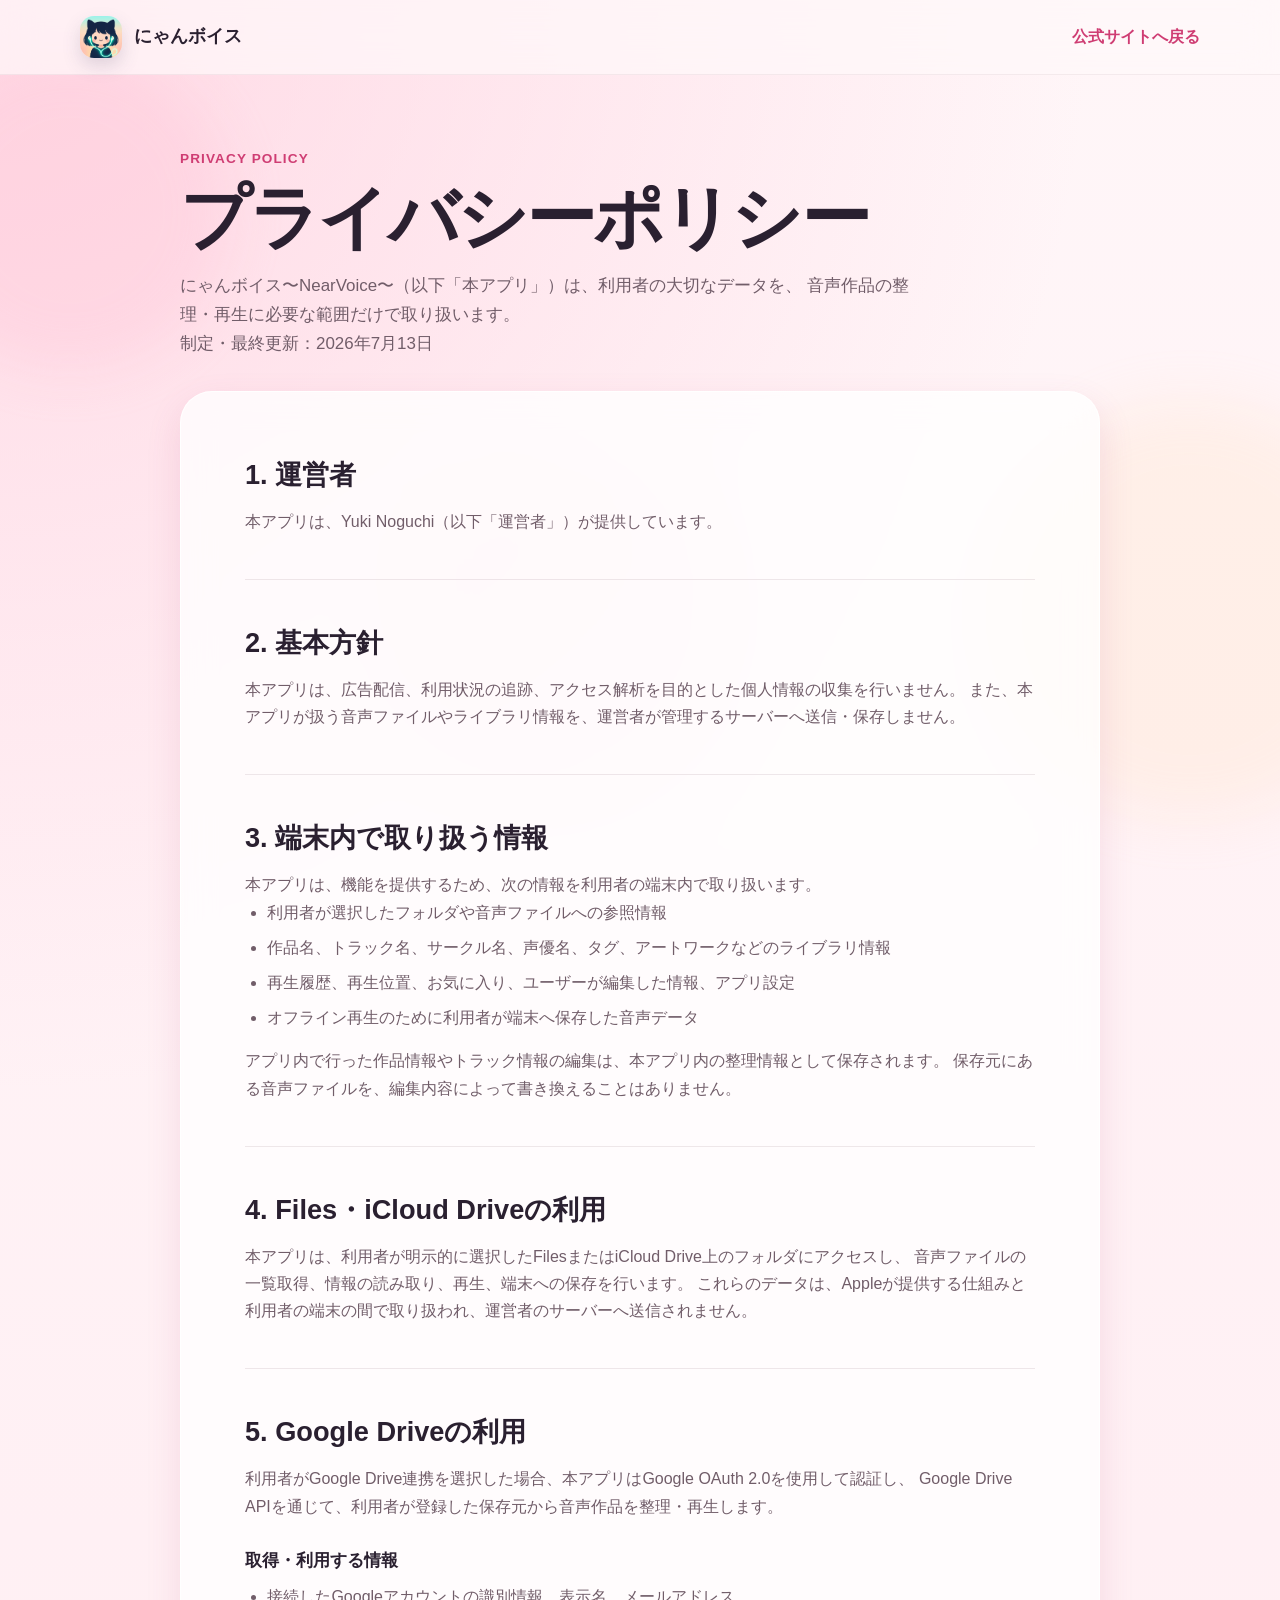
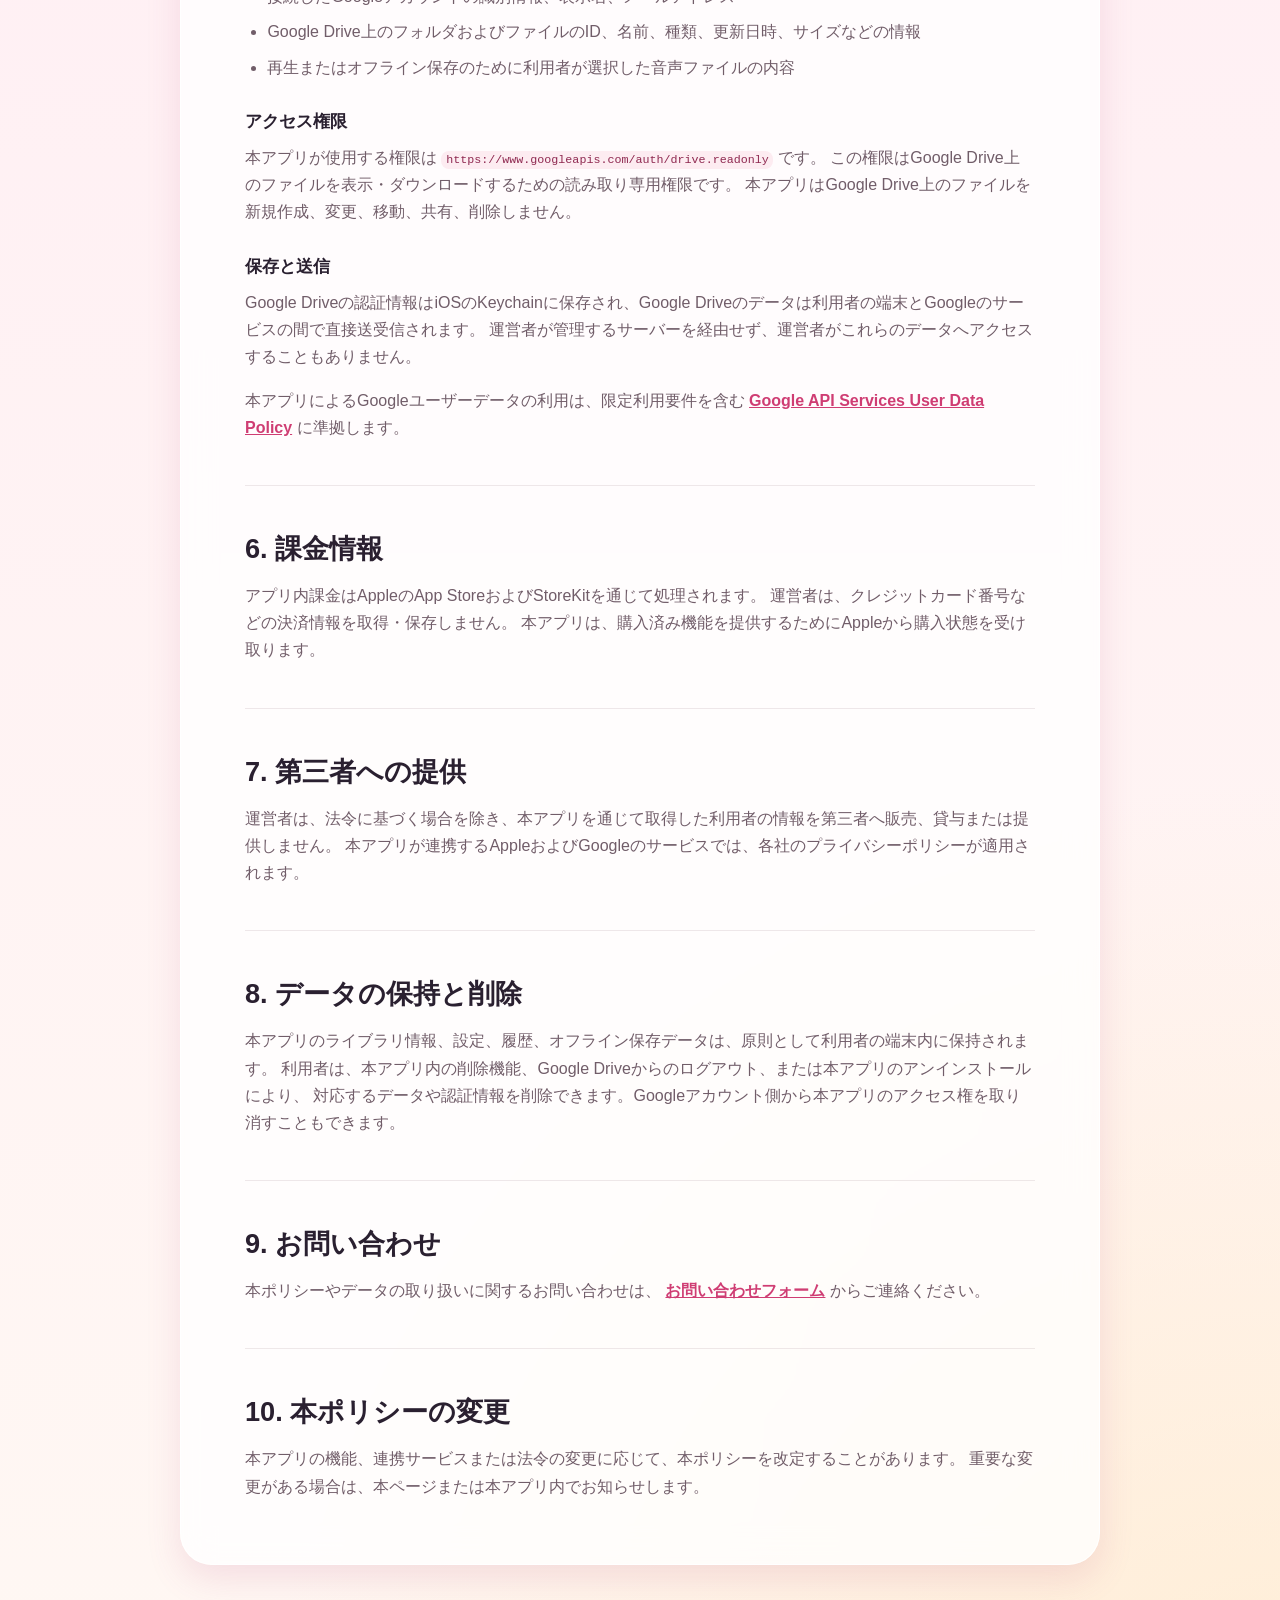
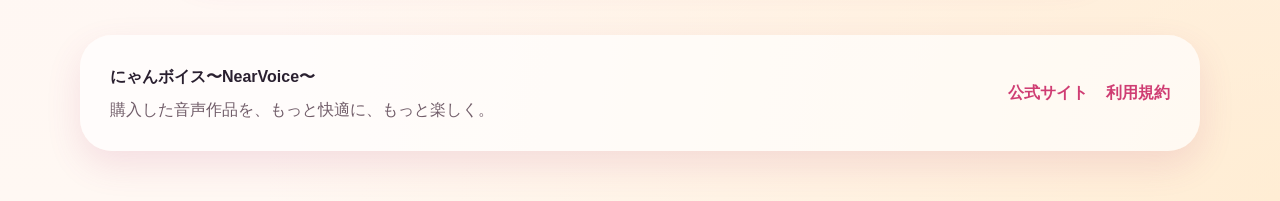
==== privacy.html @ 2f56c82b "プライバシーポリシーページを追加" ====
<!DOCTYPE html>
<html lang="ja">
  <head>
    <meta charset="UTF-8" />
    <meta name="viewport" content="width=device-width, initial-scale=1.0" />
    <title>プライバシーポリシー | にゃんボイス〜NearVoice〜</title>
    <meta
      name="description"
      content="にゃんボイス〜NearVoice〜のプライバシーポリシーです。Google Drive連携を含むデータの取り扱いについて説明します。"
    />
    <meta name="theme-color" content="#e75c8c" />
    <link rel="icon" href="assets/img/app-icon.webp" />
    <link rel="stylesheet" href="styles.css" />
  </head>
  <body>
    <div class="bg-orb orb-1"></div>
    <div class="bg-orb orb-2"></div>
    <div class="bg-orb orb-3"></div>

    <header class="site-header">
      <div class="container header-inner">
        <a class="brand" href="index.html" aria-label="にゃんボイス トップページへ移動">
          <img src="assets/img/app-icon.webp" alt="にゃんボイスのアイコン" />
          <span>にゃんボイス</span>
        </a>
        <nav class="policy-nav" aria-label="ページナビゲーション">
          <a href="index.html">公式サイトへ戻る</a>
        </nav>
      </div>
    </header>

    <main class="policy-main">
      <div class="container policy-shell">
        <header class="policy-hero">
          <p class="eyebrow">Privacy Policy</p>
          <h1>プライバシーポリシー</h1>
          <p>
            にゃんボイス〜NearVoice〜（以下「本アプリ」）は、利用者の大切なデータを、
            音声作品の整理・再生に必要な範囲だけで取り扱います。
          </p>
          <p class="policy-updated">制定・最終更新：2026年7月13日</p>
        </header>

        <article class="policy-card">
          <section>
            <h2>1. 運営者</h2>
            <p>本アプリは、Yuki Noguchi（以下「運営者」）が提供しています。</p>
          </section>

          <section>
            <h2>2. 基本方針</h2>
            <p>
              本アプリは、広告配信、利用状況の追跡、アクセス解析を目的とした個人情報の収集を行いません。
              また、本アプリが扱う音声ファイルやライブラリ情報を、運営者が管理するサーバーへ送信・保存しません。
            </p>
          </section>

          <section>
            <h2>3. 端末内で取り扱う情報</h2>
            <p>本アプリは、機能を提供するため、次の情報を利用者の端末内で取り扱います。</p>
            <ul>
              <li>利用者が選択したフォルダや音声ファイルへの参照情報</li>
              <li>作品名、トラック名、サークル名、声優名、タグ、アートワークなどのライブラリ情報</li>
              <li>再生履歴、再生位置、お気に入り、ユーザーが編集した情報、アプリ設定</li>
              <li>オフライン再生のために利用者が端末へ保存した音声データ</li>
            </ul>
            <p>
              アプリ内で行った作品情報やトラック情報の編集は、本アプリ内の整理情報として保存されます。
              保存元にある音声ファイルを、編集内容によって書き換えることはありません。
            </p>
          </section>

          <section>
            <h2>4. Files・iCloud Driveの利用</h2>
            <p>
              本アプリは、利用者が明示的に選択したFilesまたはiCloud Drive上のフォルダにアクセスし、
              音声ファイルの一覧取得、情報の読み取り、再生、端末への保存を行います。
              これらのデータは、Appleが提供する仕組みと利用者の端末の間で取り扱われ、運営者のサーバーへ送信されません。
            </p>
          </section>

          <section>
            <h2>5. Google Driveの利用</h2>
            <p>
              利用者がGoogle Drive連携を選択した場合、本アプリはGoogle OAuth 2.0を使用して認証し、
              Google Drive APIを通じて、利用者が登録した保存元から音声作品を整理・再生します。
            </p>
            <h3>取得・利用する情報</h3>
            <ul>
              <li>接続したGoogleアカウントの識別情報、表示名、メールアドレス</li>
              <li>Google Drive上のフォルダおよびファイルのID、名前、種類、更新日時、サイズなどの情報</li>
              <li>再生またはオフライン保存のために利用者が選択した音声ファイルの内容</li>
            </ul>
            <h3>アクセス権限</h3>
            <p>
              本アプリが使用する権限は
              <code>https://www.googleapis.com/auth/drive.readonly</code> です。
              この権限はGoogle Drive上のファイルを表示・ダウンロードするための読み取り専用権限です。
              本アプリはGoogle Drive上のファイルを新規作成、変更、移動、共有、削除しません。
            </p>
            <h3>保存と送信</h3>
            <p>
              Google Driveの認証情報はiOSのKeychainに保存され、Google Driveのデータは利用者の端末とGoogleのサービスの間で直接送受信されます。
              運営者が管理するサーバーを経由せず、運営者がこれらのデータへアクセスすることもありません。
            </p>
            <p>
              本アプリによるGoogleユーザーデータの利用は、限定利用要件を含む
              <a href="https://developers.google.com/terms/api-services-user-data-policy" target="_blank" rel="noopener noreferrer">Google API Services User Data Policy</a>
              に準拠します。
            </p>
          </section>

          <section>
            <h2>6. 課金情報</h2>
            <p>
              アプリ内課金はAppleのApp StoreおよびStoreKitを通じて処理されます。
              運営者は、クレジットカード番号などの決済情報を取得・保存しません。
              本アプリは、購入済み機能を提供するためにAppleから購入状態を受け取ります。
            </p>
          </section>

          <section>
            <h2>7. 第三者への提供</h2>
            <p>
              運営者は、法令に基づく場合を除き、本アプリを通じて取得した利用者の情報を第三者へ販売、貸与または提供しません。
              本アプリが連携するAppleおよびGoogleのサービスでは、各社のプライバシーポリシーが適用されます。
            </p>
          </section>

          <section>
            <h2>8. データの保持と削除</h2>
            <p>
              本アプリのライブラリ情報、設定、履歴、オフライン保存データは、原則として利用者の端末内に保持されます。
              利用者は、本アプリ内の削除機能、Google Driveからのログアウト、または本アプリのアンインストールにより、
              対応するデータや認証情報を削除できます。Googleアカウント側から本アプリのアクセス権を取り消すこともできます。
            </p>
          </section>

          <section>
            <h2>9. お問い合わせ</h2>
            <p>
              本ポリシーやデータの取り扱いに関するお問い合わせは、
              <a href="https://forms.gle/75ov14Kz2HoJCVUj6" target="_blank" rel="noopener noreferrer">お問い合わせフォーム</a>
              からご連絡ください。
            </p>
          </section>

          <section>
            <h2>10. 本ポリシーの変更</h2>
            <p>
              本アプリの機能、連携サービスまたは法令の変更に応じて、本ポリシーを改定することがあります。
              重要な変更がある場合は、本ページまたは本アプリ内でお知らせします。
            </p>
          </section>
        </article>
      </div>
    </main>

    <footer class="site-footer">
      <div class="container footer-inner">
        <div>
          <strong>にゃんボイス〜NearVoice〜</strong>
          <p>購入した音声作品を、もっと快適に、もっと楽しく。</p>
        </div>
        <nav class="footer-links" aria-label="フッターナビゲーション">
          <a href="index.html">公式サイト</a>
          <a href="https://www.apple.com/legal/internet-services/itunes/dev/stdeula/" target="_blank" rel="noopener noreferrer">利用規約</a>
        </nav>
      </div>
    </footer>
  </body>
</html>
---- styles.css ----
:root {
  --bg: #fff6f8;
  --surface: rgba(255, 255, 255, 0.72);
  --surface-strong: rgba(255, 255, 255, 0.9);
  --text: #2a2030;
  --muted: #715d69;
  --primary: #e75c8c;
  --primary-dark: #cf3d73;
  --secondary: #ffb9c9;
  --line: rgba(117, 76, 91, 0.12);
  --shadow: 0 14px 35px rgba(182, 72, 118, 0.14);
  --radius-xl: 32px;
  --radius-lg: 24px;
  --radius-md: 18px;
  --container: min(1120px, calc(100% - 32px));
}

* {
  box-sizing: border-box;
}

html {
  scroll-behavior: smooth;
}

body {
  margin: 0;
  font-family: -apple-system, BlinkMacSystemFont, "Segoe UI", "Hiragino Sans", "Hiragino Kaku Gothic ProN", "Yu Gothic UI", "Yu Gothic", Meiryo, sans-serif;
  color: var(--text);
  background:
    radial-gradient(circle at top left, rgba(255, 196, 215, 0.58), transparent 30%),
    radial-gradient(circle at bottom right, rgba(255, 226, 181, 0.5), transparent 28%),
    linear-gradient(180deg, #fff6f8 0%, #fff0f4 45%, #fff8f3 100%);
  line-height: 1.7;
  overflow-x: hidden;
}

img {
  max-width: 100%;
  display: block;
}

button,
a {
  -webkit-tap-highlight-color: transparent;
}

.sr-only {
  position: absolute;
  width: 1px;
  height: 1px;
  padding: 0;
  margin: -1px;
  overflow: hidden;
  clip: rect(0, 0, 0, 0);
  white-space: nowrap;
  border: 0;
}

.container {
  width: var(--container);
  margin-inline: auto;
}

.section {
  padding: 96px 0;
  position: relative;
  z-index: 1;
}

section[id] {
  scroll-margin-top: 96px;
}

.section-soft {
  background: linear-gradient(180deg, rgba(255,255,255,0), rgba(255,255,255,0.42) 18%, rgba(255,255,255,0.42) 82%, rgba(255,255,255,0));
}

.section-head {
  max-width: 760px;
  margin-bottom: 40px;
}

.section-head h2 {
  margin: 10px 0 14px;
  font-size: clamp(2rem, 4vw, 3rem);
  line-height: 1.15;
}

.section-head p {
  margin: 0;
  color: var(--muted);
}

.caption-note {
  margin-top: 10px !important;
  font-size: 0.83rem;
  color: rgba(113, 93, 105, 0.85) !important;
}

.eyebrow {
  margin: 0;
  font-weight: 700;
  color: var(--primary-dark);
  letter-spacing: 0.08em;
  text-transform: uppercase;
  font-size: 0.85rem;
}

.site-header {
  position: sticky;
  top: 0;
  z-index: 30;
  padding: 16px 0;
  backdrop-filter: blur(18px);
  background: rgba(255, 248, 250, 0.72);
  border-bottom: 1px solid rgba(117, 76, 91, 0.08);
}

.header-inner {
  display: flex;
  align-items: center;
  justify-content: space-between;
  gap: 20px;
}

.brand {
  display: inline-flex;
  align-items: center;
  gap: 12px;
  color: var(--text);
  text-decoration: none;
  font-weight: 800;
  font-size: 1.1rem;
}

.brand img {
  width: 42px;
  height: 42px;
  border-radius: 14px;
  box-shadow: 0 8px 18px rgba(83, 77, 111, 0.18);
}

.global-nav {
  display: flex;
  align-items: center;
  gap: 22px;
}

.global-nav a {
  color: var(--muted);
  text-decoration: none;
  font-weight: 700;
  font-size: 0.96rem;
  transition: color 0.22s ease;
}

.global-nav a:hover,
.global-nav a:focus-visible {
  color: var(--primary-dark);
}

.menu-toggle {
  display: none;
  border: none;
  background: var(--surface-strong);
  border-radius: 14px;
  padding: 12px 10px;
  box-shadow: var(--shadow);
}

.menu-toggle span {
  display: block;
  width: 22px;
  height: 2px;
  background: var(--text);
  margin: 4px 0;
  border-radius: 999px;
}

.hero {
  padding-top: 56px;
}

.hero-grid {
  display: grid;
  grid-template-columns: minmax(0, 1.05fr) minmax(320px, 0.95fr);
  gap: 52px;
  align-items: center;
}

.hero-copy h1 {
  font-size: clamp(2.6rem, 6vw, 4.8rem);
  line-height: 1.04;
  margin: 12px 0 20px;
}

.hero-lead {
  font-size: 1.08rem;
  color: var(--muted);
  max-width: 62ch;
}

.hero-badges {
  display: flex;
  flex-wrap: wrap;
  gap: 12px;
  margin: 28px 0;
  align-items: center;
}

.hero-badges span {
  display: inline-flex;
  align-items: center;
  gap: 0.3em;
  padding: 9px 14px 9px 12px;
  border-radius: 999px;
  background: rgba(255, 255, 255, 0.84);
  border: 1px solid rgba(231, 92, 140, 0.28);
  font-weight: 700;
  color: var(--primary-dark);
  letter-spacing: 0.01em;
  box-shadow: 0 8px 18px rgba(207, 61, 115, 0.12);
  transition: transform 0.2s ease, box-shadow 0.2s ease, border-color 0.2s ease;
}

.hero-badges span::before {
  content: "#";
  font-weight: 800;
  color: var(--primary);
  opacity: 0.9;
}

.hero-badges span:hover,
.hero-badges span:focus-visible {
  transform: translateY(-1px);
  border-color: rgba(207, 61, 115, 0.42);
  box-shadow: 0 12px 24px rgba(207, 61, 115, 0.18);
}

.hero-actions {
  display: flex;
  flex-wrap: wrap;
  gap: 14px;
}

.hero-actions .button {
  border-radius: 14px;
  padding: 13px 18px;
  border: 1px solid transparent;
}

.hero-actions .download-button {
  padding-inline: 22px;
  box-shadow: 0 18px 34px rgba(207, 61, 115, 0.32);
}

.hero-actions .button::after {
  content: "→";
  margin-left: 0.55em;
  font-weight: 900;
  transition: transform 0.2s ease;
}

.button {
  display: inline-flex;
  align-items: center;
  justify-content: center;
  padding: 14px 22px;
  border-radius: 999px;
  font-weight: 800;
  text-decoration: none;
  transition: transform 0.2s ease, box-shadow 0.2s ease, background 0.2s ease;
}

.button:hover,
.button:focus-visible {
  transform: translateY(-2px);
}

.hero-actions .button:hover::after,
.hero-actions .button:focus-visible::after {
  transform: translateX(2px);
}

.button.primary {
  color: white;
  background: linear-gradient(135deg, var(--primary), var(--primary-dark));
  box-shadow: 0 16px 26px rgba(207, 61, 115, 0.25);
  border-color: rgba(180, 34, 83, 0.35);
}

.button.secondary {
  color: var(--primary-dark);
  background: rgba(255,255,255,0.84);
  border: 1px solid rgba(231, 92, 140, 0.18);
  box-shadow: 0 10px 20px rgba(207, 61, 115, 0.1);
}

.hero-visual {
  position: relative;
}

.phone-stack {
  position: relative;
  min-height: 600px;
}

.phone-card {
  position: absolute;
  width: min(340px, 76vw);
  padding: 14px;
  border-radius: 44px;
  background: rgba(255, 255, 255, 0.62);
  box-shadow: 0 28px 70px rgba(180, 66, 104, 0.16);
  backdrop-filter: blur(14px);
  border: 1px solid rgba(255,255,255,0.75);
}

.phone-card img {
  border-radius: 32px;
  width: 100%;
}

.card-back {
  left: 0;
  top: 78px;
  transform: rotate(-8deg);
}

.card-front {
  right: 0;
  top: 0;
  transform: rotate(9deg);
}

.steps-grid,
.feature-grid,
.strengths-grid,
.video-grid,
.link-cards {
  display: grid;
  gap: 22px;
}

.steps-grid {
  grid-template-columns: repeat(3, minmax(0, 1fr));
}

.step-card,
.feature-card,
.strength-card,
.video-card,
.link-card {
  background: var(--surface);
  border: 1px solid rgba(255,255,255,0.8);
  border-radius: var(--radius-xl);
  box-shadow: var(--shadow);
  backdrop-filter: blur(12px);
}

.step-card {
  padding: 28px;
}

.step-number {
  display: inline-flex;
  align-items: center;
  justify-content: center;
  width: 42px;
  height: 42px;
  border-radius: 50%;
  background: linear-gradient(135deg, #ffd2dc, #fff1f5);
  color: var(--primary-dark);
  font-weight: 900;
  margin-bottom: 14px;
}

.step-card h3,
.feature-card h3,
.strength-card h3,
.video-card h3,
.link-card h3 {
  margin: 0 0 10px;
  font-size: 1.2rem;
  line-height: 1.3;
}

.step-card p,
.feature-card p,
.strength-card p,
.video-card p,
.link-card p {
  margin: 0;
  color: var(--muted);
}

.feature-grid {
  grid-template-columns: repeat(3, minmax(0, 1fr));
}

.feature-card {
  padding: 28px;
}

.feature-icon {
  display: inline-flex;
  align-items: center;
  justify-content: center;
  font-size: 1.7rem;
  margin-bottom: 16px;
}

.strengths-grid {
  grid-template-columns: repeat(2, minmax(0, 1fr));
}

.strength-card {
  padding: 30px;
}

.pricing-table-wrap {
  overflow-x: auto;
  border: 1px solid rgba(255,255,255,0.8);
  border-radius: var(--radius-xl);
  background: rgba(255, 255, 255, 0.72);
  box-shadow: var(--shadow);
  backdrop-filter: blur(12px);
}

.pricing-table {
  width: 100%;
  min-width: 900px;
  border-collapse: collapse;
}

.pricing-table th,
.pricing-table td {
  padding: 17px 18px;
  text-align: center;
  vertical-align: top;
  border-bottom: 1px solid var(--line);
}

.pricing-table th:first-child,
.pricing-table td:first-child {
  text-align: left;
}

.pricing-table thead th {
  color: var(--primary-dark);
  font-size: 0.82rem;
  letter-spacing: 0.06em;
  background: rgba(255, 245, 248, 0.86);
}

.pricing-table thead span {
  display: block;
  margin-top: 4px;
  color: var(--text);
  font-size: 0.95rem;
  letter-spacing: 0;
}

.pricing-table tbody th {
  font-size: 1.05rem;
  color: var(--text);
  white-space: nowrap;
}

.pricing-table tbody tr:last-child th,
.pricing-table tbody tr:last-child td {
  border-bottom: none;
}

.pricing-table td {
  color: var(--muted);
}

.pricing-table tbody tr:nth-child(even) {
  background: rgba(255, 255, 255, 0.38);
}

.pricing-table tbody tr:last-child {
  background: rgba(255, 225, 235, 0.28);
}

.is-available {
  color: var(--primary-dark) !important;
  font-size: 1.25rem;
  font-weight: 900;
}

.is-unavailable {
  color: rgba(113, 93, 105, 0.5) !important;
  font-size: 1.15rem;
  font-weight: 800;
}

.pricing-note {
  margin: 16px 0 0;
  color: var(--muted);
  font-size: 0.9rem;
}

.pricing-note a {
  color: var(--primary-dark);
  font-weight: 800;
}

.screenshot-groups {
  display: grid;
  gap: 22px;
}

.screenshot-category {
  display: grid;
  grid-template-columns: minmax(220px, 0.32fr) minmax(0, 1fr);
  gap: 22px;
  align-items: stretch;
  padding: 22px;
  border: 1px solid rgba(255, 255, 255, 0.7);
  border-radius: var(--radius-xl);
  background: rgba(255, 255, 255, 0.46);
  box-shadow: var(--shadow);
  overflow: hidden;
}

.screenshot-category-head {
  display: flex;
  flex-direction: column;
  justify-content: center;
  padding: 10px 4px 10px 8px;
}

.category-kicker {
  margin: 0 0 8px;
  color: var(--primary-dark);
  font-size: 0.78rem;
  font-weight: 900;
  letter-spacing: 0.08em;
  text-transform: uppercase;
}

.screenshot-category h3 {
  margin: 0 0 10px;
  font-size: clamp(1.35rem, 2.4vw, 1.85rem);
  line-height: 1.25;
}

.screenshot-category p {
  margin: 0;
  color: var(--muted);
}

.gallery-rail {
  display: grid;
  grid-auto-flow: column;
  grid-auto-columns: minmax(170px, 210px);
  gap: 14px;
  overflow-x: auto;
  padding: 4px 4px 12px;
  scroll-snap-type: x mandatory;
  scrollbar-color: rgba(207, 61, 115, 0.35) transparent;
}

.gallery-card {
  border: none;
  padding: 0;
  text-align: left;
  cursor: pointer;
  overflow: hidden;
  background: var(--surface-strong);
  border-radius: 22px;
  box-shadow: 0 12px 28px rgba(182, 72, 118, 0.12);
  scroll-snap-align: start;
  transition: transform 0.25s ease, box-shadow 0.25s ease;
}

.gallery-card:hover,
.gallery-card:focus-visible {
  transform: translateY(-4px);
  box-shadow: 0 22px 46px rgba(182, 72, 118, 0.18);
}

.gallery-card img {
  width: 100%;
  aspect-ratio: 0.46;
  object-fit: cover;
}

.gallery-card span {
  display: block;
  padding: 13px 14px 16px;
  font-weight: 800;
  font-size: 0.95rem;
  color: var(--text);
}

.video-grid {
  grid-template-columns: repeat(2, minmax(0, 1fr));
}

.video-card {
  padding: 18px;
}

.video-wrap {
  position: relative;
  width: 100%;
  padding-top: 56.25%;
  border-radius: 22px;
  overflow: hidden;
  margin-bottom: 18px;
}

.video-wrap iframe {
  position: absolute;
  inset: 0;
  width: 100%;
  height: 100%;
  border: 0;
}

.partner-list {
  display: grid;
  gap: 14px;
}

.partner-card {
  display: block;
  padding: 24px;
  border: 1px solid rgba(231, 92, 140, 0.18);
  border-radius: 24px;
  background:
    linear-gradient(135deg, rgba(255, 255, 255, 0.9), rgba(255, 247, 250, 0.76)),
    radial-gradient(circle at top right, rgba(255, 185, 201, 0.3), transparent 42%);
  color: inherit;
  box-shadow: 0 14px 32px rgba(182, 72, 118, 0.1);
  transition: transform 0.2s ease, box-shadow 0.2s ease, border-color 0.2s ease;
}

.partner-card-top {
  display: flex;
  align-items: flex-start;
  gap: 18px;
}

.partner-avatar {
  width: 88px;
  height: 88px;
  flex-shrink: 0;
  border-radius: 22px;
  object-fit: cover;
  border: 1px solid rgba(231, 92, 140, 0.22);
  box-shadow: 0 10px 22px rgba(182, 72, 118, 0.14);
}

.partner-card-body {
  display: flex;
  flex-direction: column;
  align-items: flex-start;
  gap: 12px;
  min-width: 0;
}

.partner-actions {
  display: flex;
  flex-wrap: wrap;
  align-items: center;
  gap: 10px;
}

.partner-card:hover {
  transform: translateY(-4px);
  border-color: rgba(207, 61, 115, 0.34);
  box-shadow: 0 20px 42px rgba(182, 72, 118, 0.16);
}

.partner-card h3 {
  margin: 0;
  font-size: clamp(1.35rem, 3vw, 1.9rem);
  line-height: 1.25;
}

.partner-link {
  display: inline-flex;
  align-items: center;
  padding: 9px 14px;
  border-radius: 999px;
  font-weight: 800;
  text-decoration: none;
  border: 1px solid transparent;
  transition: background 0.2s ease, color 0.2s ease, border-color 0.2s ease, box-shadow 0.2s ease;
}

/* DLsite っぽいブルー系 */
.partner-link--dlsite {
  background: rgba(0, 114, 206, 0.12);
  color: #005a9c;
  border-color: rgba(0, 114, 206, 0.28);
}

.partner-link--dlsite:hover,
.partner-link--dlsite:focus-visible {
  background: rgba(0, 114, 206, 0.22);
  color: #00457a;
  border-color: rgba(0, 114, 206, 0.45);
  box-shadow: 0 6px 16px rgba(0, 90, 156, 0.12);
}

/* X（旧Twitter）っぽいダーク */
.partner-link--x {
  background: #0f1419;
  color: #e7e9ea;
  border-color: rgba(231, 237, 238, 0.14);
}

.partner-link--x:hover,
.partner-link--x:focus-visible {
  background: #272c30;
  color: #f7f9f9;
  border-color: rgba(231, 237, 238, 0.22);
  box-shadow: 0 6px 16px rgba(15, 20, 25, 0.28);
}

.link-cards {
  grid-template-columns: repeat(2, minmax(0, 1fr));
}

.link-card {
  padding: 26px 28px;
  display: flex;
  justify-content: space-between;
  gap: 18px;
  text-decoration: none;
  color: inherit;
  transition: transform 0.2s ease, box-shadow 0.2s ease;
}

.link-card:hover,
.link-card:focus-visible {
  transform: translateY(-4px);
}

.download-link-card {
  grid-column: 1 / -1;
  background: linear-gradient(135deg, var(--primary), var(--primary-dark));
  color: white;
  box-shadow: 0 22px 48px rgba(207, 61, 115, 0.24);
}

.download-link-card p,
.download-link-card .link-label,
.download-link-card .link-arrow {
  color: rgba(255, 255, 255, 0.92) !important;
}

.link-label {
  display: inline-block;
  margin-bottom: 8px !important;
  color: var(--primary-dark) !important;
  font-weight: 800;
}

.link-arrow {
  font-size: 1.8rem;
  color: var(--primary-dark);
  align-self: center;
}

.site-footer {
  padding: 30px 0 50px;
}

.footer-inner {
  display: flex;
  justify-content: space-between;
  gap: 24px;
  padding: 28px 30px;
  border-radius: var(--radius-xl);
  background: rgba(255, 255, 255, 0.68);
  box-shadow: var(--shadow);
}

.footer-inner p {
  margin: 6px 0 0;
  color: var(--muted);
}

.footer-links {
  display: flex;
  align-items: center;
  gap: 18px;
  flex-wrap: wrap;
}

.footer-links a,
.policy-nav a {
  color: var(--primary-dark);
  font-weight: 800;
  text-decoration: none;
}

.footer-links a:hover,
.footer-links a:focus-visible,
.policy-nav a:hover,
.policy-nav a:focus-visible {
  text-decoration: underline;
  text-underline-offset: 4px;
}

.policy-main {
  position: relative;
  z-index: 1;
  padding: 72px 0 40px;
}

.policy-shell {
  max-width: 920px;
}

.policy-hero {
  margin-bottom: 32px;
}

.policy-hero h1 {
  margin: 10px 0 16px;
  font-size: clamp(2.4rem, 7vw, 4.4rem);
  line-height: 1.08;
  letter-spacing: -0.04em;
}

.policy-hero > p:not(.eyebrow) {
  max-width: 760px;
  margin: 0;
  color: var(--muted);
  font-size: 1.06rem;
}

.policy-hero .policy-updated {
  margin-top: 18px;
  font-size: 0.92rem;
}

.policy-card {
  padding: clamp(28px, 6vw, 64px);
  border: 1px solid rgba(255, 255, 255, 0.92);
  border-radius: var(--radius-xl);
  background: rgba(255, 255, 255, 0.78);
  box-shadow: var(--shadow);
  backdrop-filter: blur(16px);
}

.policy-card section + section {
  margin-top: 44px;
  padding-top: 44px;
  border-top: 1px solid var(--line);
}

.policy-card h2 {
  margin: 0 0 14px;
  font-size: clamp(1.35rem, 3vw, 1.7rem);
  line-height: 1.4;
}

.policy-card h3 {
  margin: 26px 0 8px;
  font-size: 1.08rem;
}

.policy-card p,
.policy-card ul {
  margin: 0;
  color: var(--muted);
}

.policy-card p + p,
.policy-card ul + p {
  margin-top: 16px;
}

.policy-card ul {
  padding-left: 1.4em;
}

.policy-card li + li {
  margin-top: 8px;
}

.policy-card a {
  color: var(--primary-dark);
  font-weight: 700;
  overflow-wrap: anywhere;
}

.policy-card code {
  padding: 0.18em 0.4em;
  border-radius: 8px;
  background: rgba(231, 92, 140, 0.1);
  color: #8f2950;
  font-size: 0.9em;
  overflow-wrap: anywhere;
}

.footer-note {
  align-self: flex-end;
  text-align: right;
}

.lightbox {
  width: min(96vw, 1200px);
  border: none;
  border-radius: 28px;
  padding: 18px;
  background: rgba(253, 249, 250, 0.98);
  box-shadow: 0 30px 80px rgba(40, 19, 35, 0.25);
}

.lightbox::backdrop {
  background: rgba(36, 18, 28, 0.58);
  backdrop-filter: blur(4px);
}

.lightbox figure {
  margin: 0;
}

.lightbox img {
  width: auto;
  max-width: 100%;
  max-height: 80vh;
  margin: 0 auto;
  border-radius: 20px;
}

.lightbox figcaption {
  text-align: center;
  margin-top: 14px;
  font-weight: 800;
}

.lightbox-close {
  border: none;
  width: 42px;
  height: 42px;
  border-radius: 50%;
  font-size: 1.6rem;
  font-weight: 700;
  color: var(--primary-dark);
  background: rgba(255,255,255,0.9);
  position: absolute;
  top: 14px;
  right: 14px;
  cursor: pointer;
}

.bg-orb {
  position: fixed;
  border-radius: 50%;
  filter: blur(28px);
  z-index: 0;
  opacity: 0.48;
  pointer-events: none;
}

.orb-1 {
  width: 320px;
  height: 320px;
  top: 50px;
  left: -90px;
  background: rgba(255, 187, 207, 0.55);
}

.orb-2 {
  width: 420px;
  height: 420px;
  right: -120px;
  top: 400px;
  background: rgba(255, 221, 174, 0.4);
}

.orb-3 {
  width: 360px;
  height: 360px;
  left: 30%;
  bottom: 80px;
  background: rgba(255, 206, 221, 0.36);
}

.reveal {
  opacity: 0;
  transform: translateY(22px);
  transition: opacity 0.65s ease, transform 0.65s ease;
}

.reveal.is-visible {
  opacity: 1;
  transform: translateY(0);
}

.reveal.delay-1 {
  transition-delay: 0.1s;
}

.reveal.delay-2 {
  transition-delay: 0.18s;
}

@media (max-width: 980px) {
  .hero-grid,
  .steps-grid,
  .feature-grid,
  .strengths-grid,
  .video-grid,
  .link-cards {
    grid-template-columns: 1fr;
  }

  .screenshot-category {
    grid-template-columns: 1fr;
  }

  .screenshot-category-head {
    padding: 4px;
  }

  .phone-stack {
    min-height: 560px;
  }

  .card-back {
    left: 8%;
  }

  .card-front {
    right: 8%;
  }

  .footer-inner {
    flex-direction: column;
  }

  .footer-links {
    align-items: flex-start;
  }

  .footer-note {
    text-align: left;
    align-self: auto;
  }
}

@media (max-width: 760px) {
  .section {
    padding: 72px 0;
  }

  .site-header {
    padding: 12px 0;
  }

  .policy-main {
    padding-top: 48px;
  }

  .policy-nav a {
    font-size: 0.9rem;
  }

  .menu-toggle {
    display: inline-flex;
    flex-direction: column;
    align-items: center;
    justify-content: center;
  }

  .global-nav {
    position: absolute;
    top: calc(100% + 10px);
    right: 16px;
    left: 16px;
    background: rgba(255,255,255,0.95);
    border: 1px solid rgba(255,255,255,0.92);
    border-radius: 22px;
    box-shadow: var(--shadow);
    padding: 14px;
    display: none;
    flex-direction: column;
    align-items: flex-start;
    gap: 12px;
  }

  .global-nav.is-open {
    display: flex;
  }

  .hero-copy h1 {
    font-size: clamp(2.4rem, 13vw, 3.6rem);
  }

  .phone-stack {
    min-height: 500px;
  }

  .phone-card {
    width: min(280px, 78vw);
    padding: 10px;
    border-radius: 30px;
  }

  .phone-card img {
    border-radius: 22px;
  }

  .card-back {
    left: 0;
    top: 48px;
  }

  .card-front {
    right: 0;
  }

  .step-card,
  .feature-card,
  .strength-card,
  .video-card,
  .link-card,
  .screenshot-category {
    border-radius: 24px;
  }

  .gallery-rail {
    grid-auto-columns: minmax(156px, 68vw);
    margin-inline: -2px;
  }
}
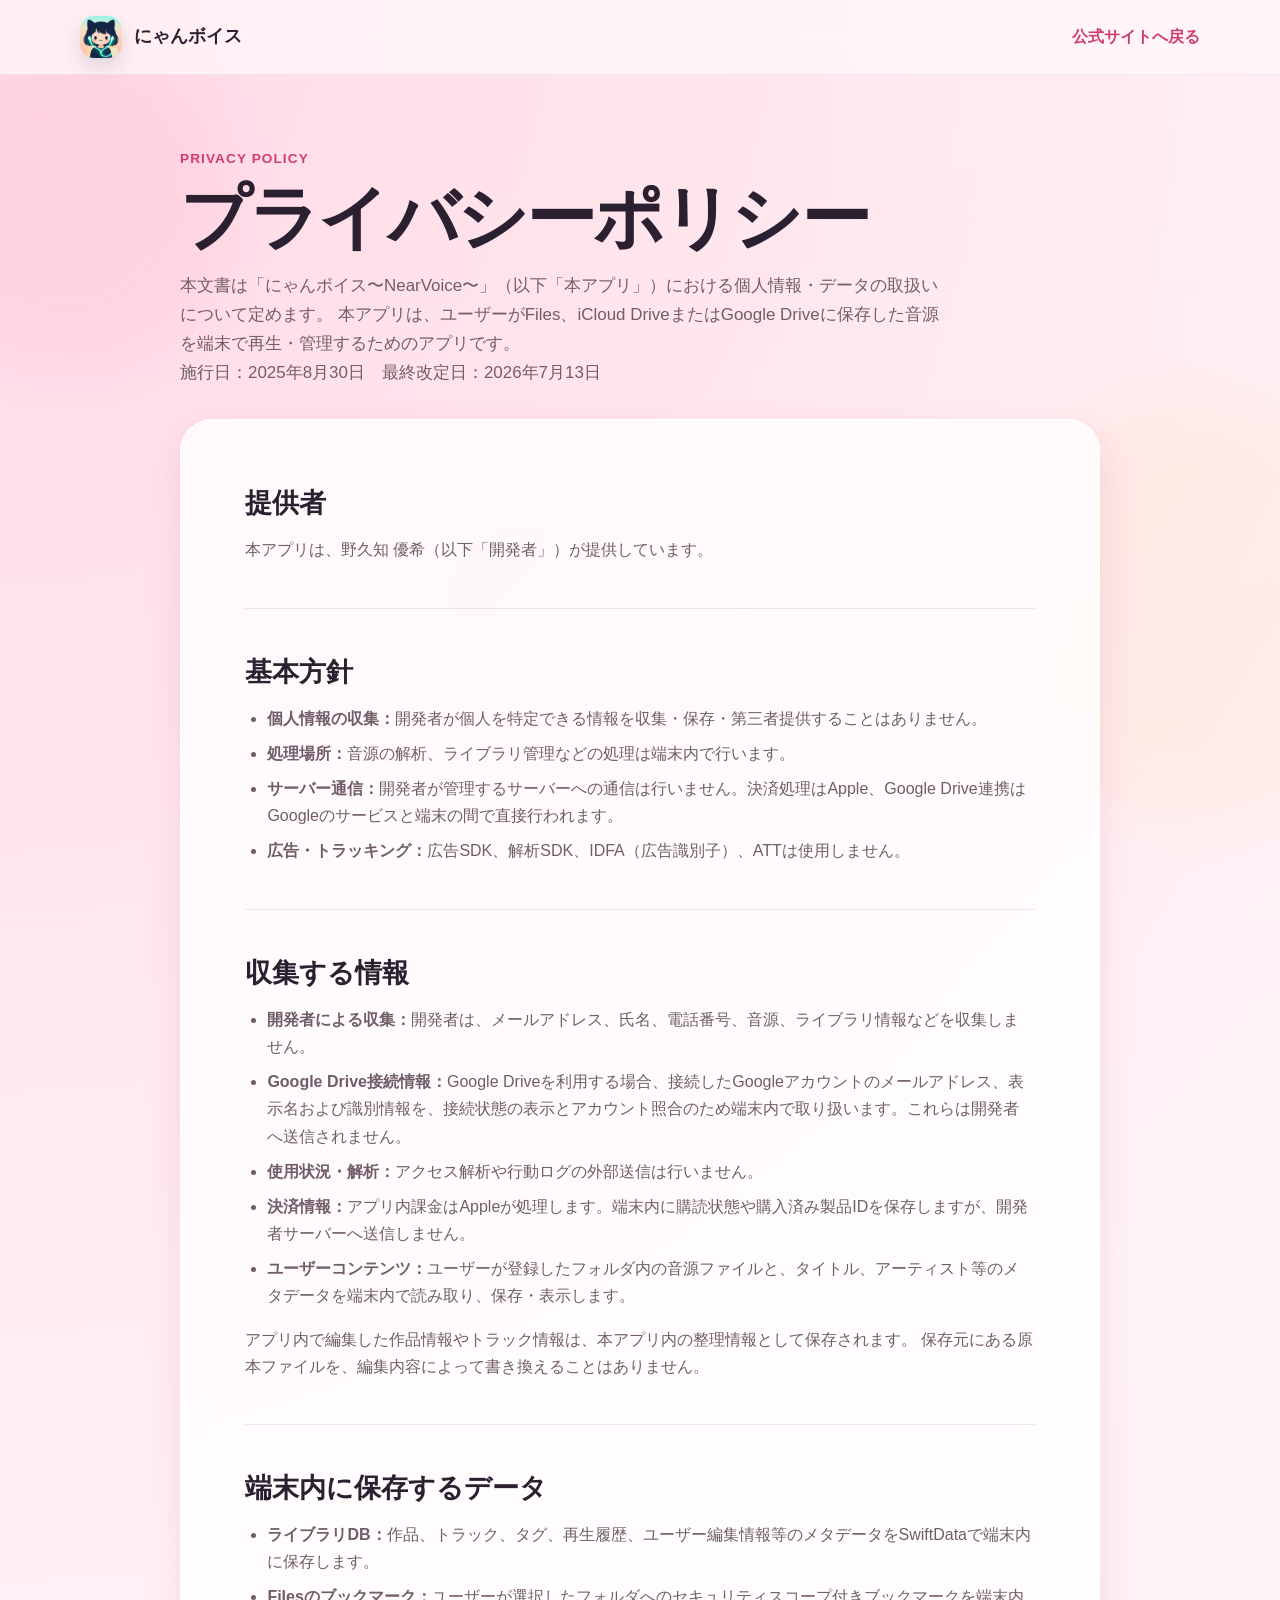
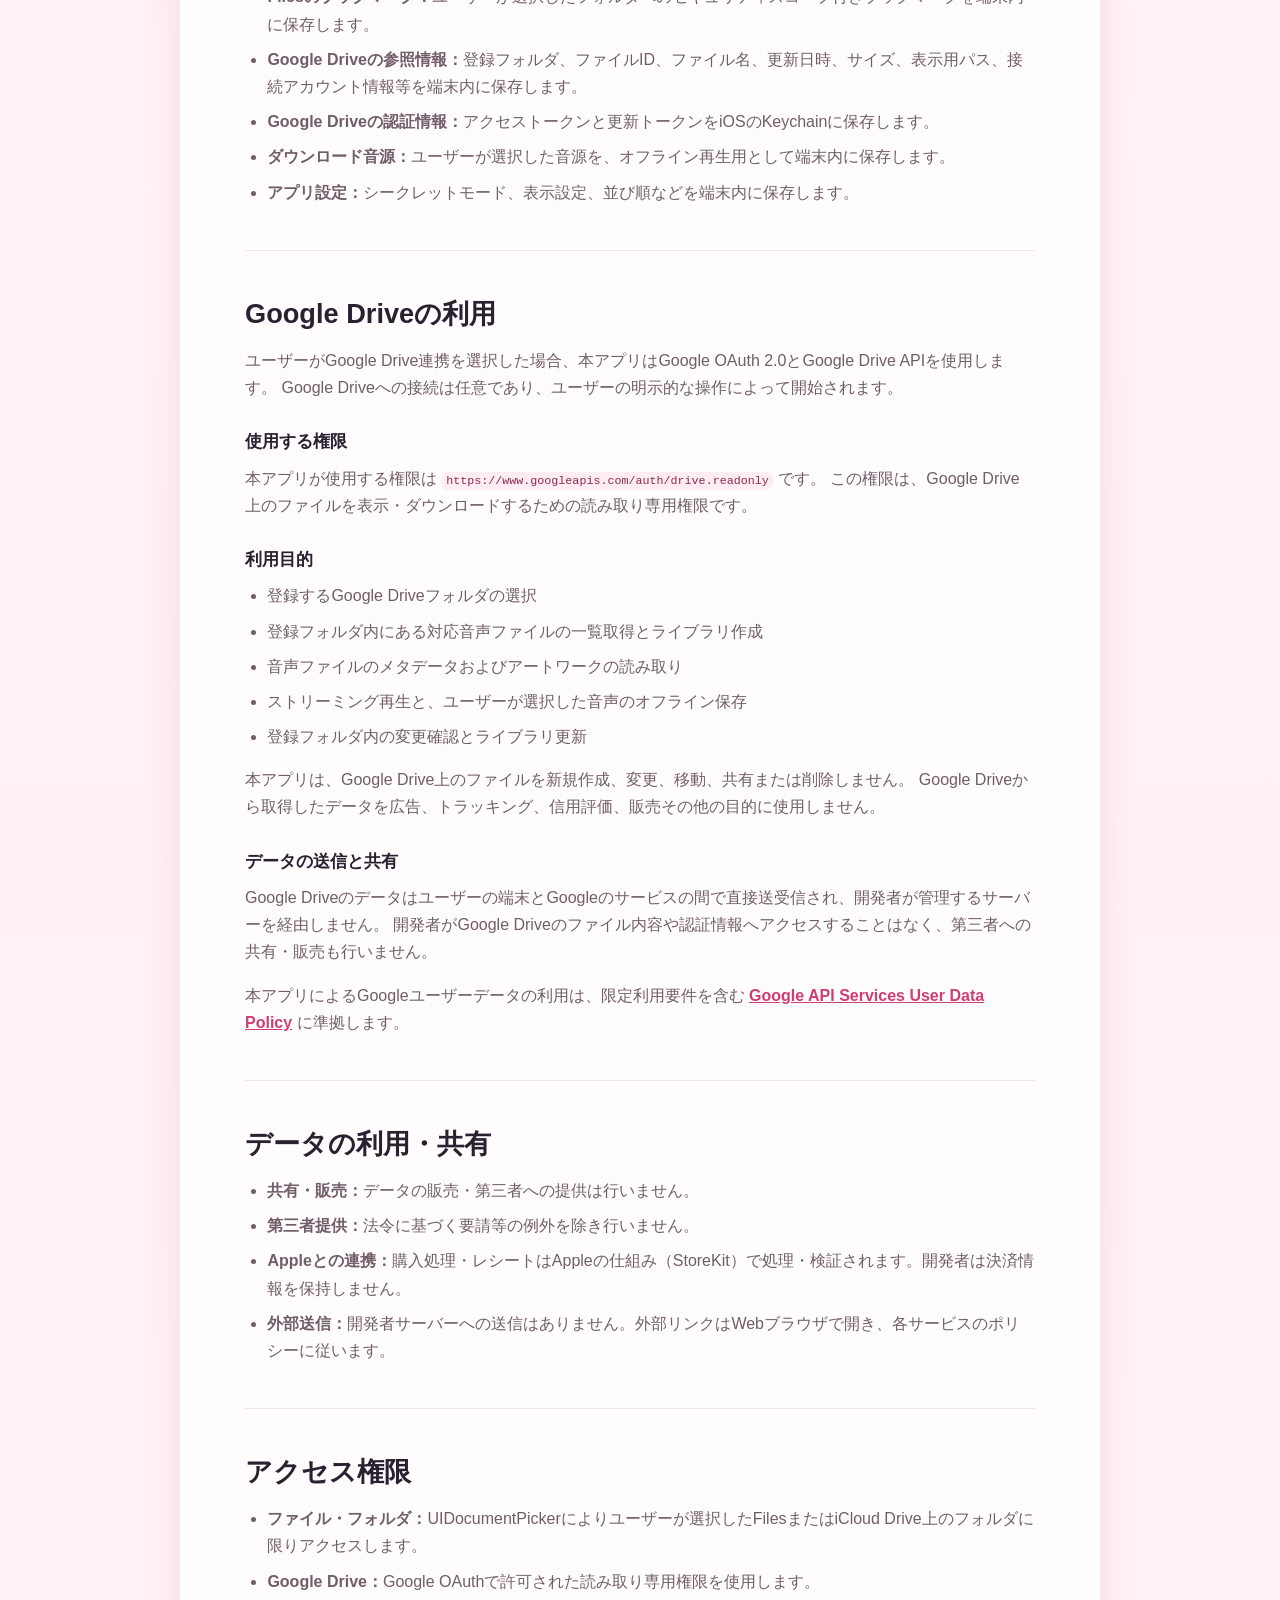
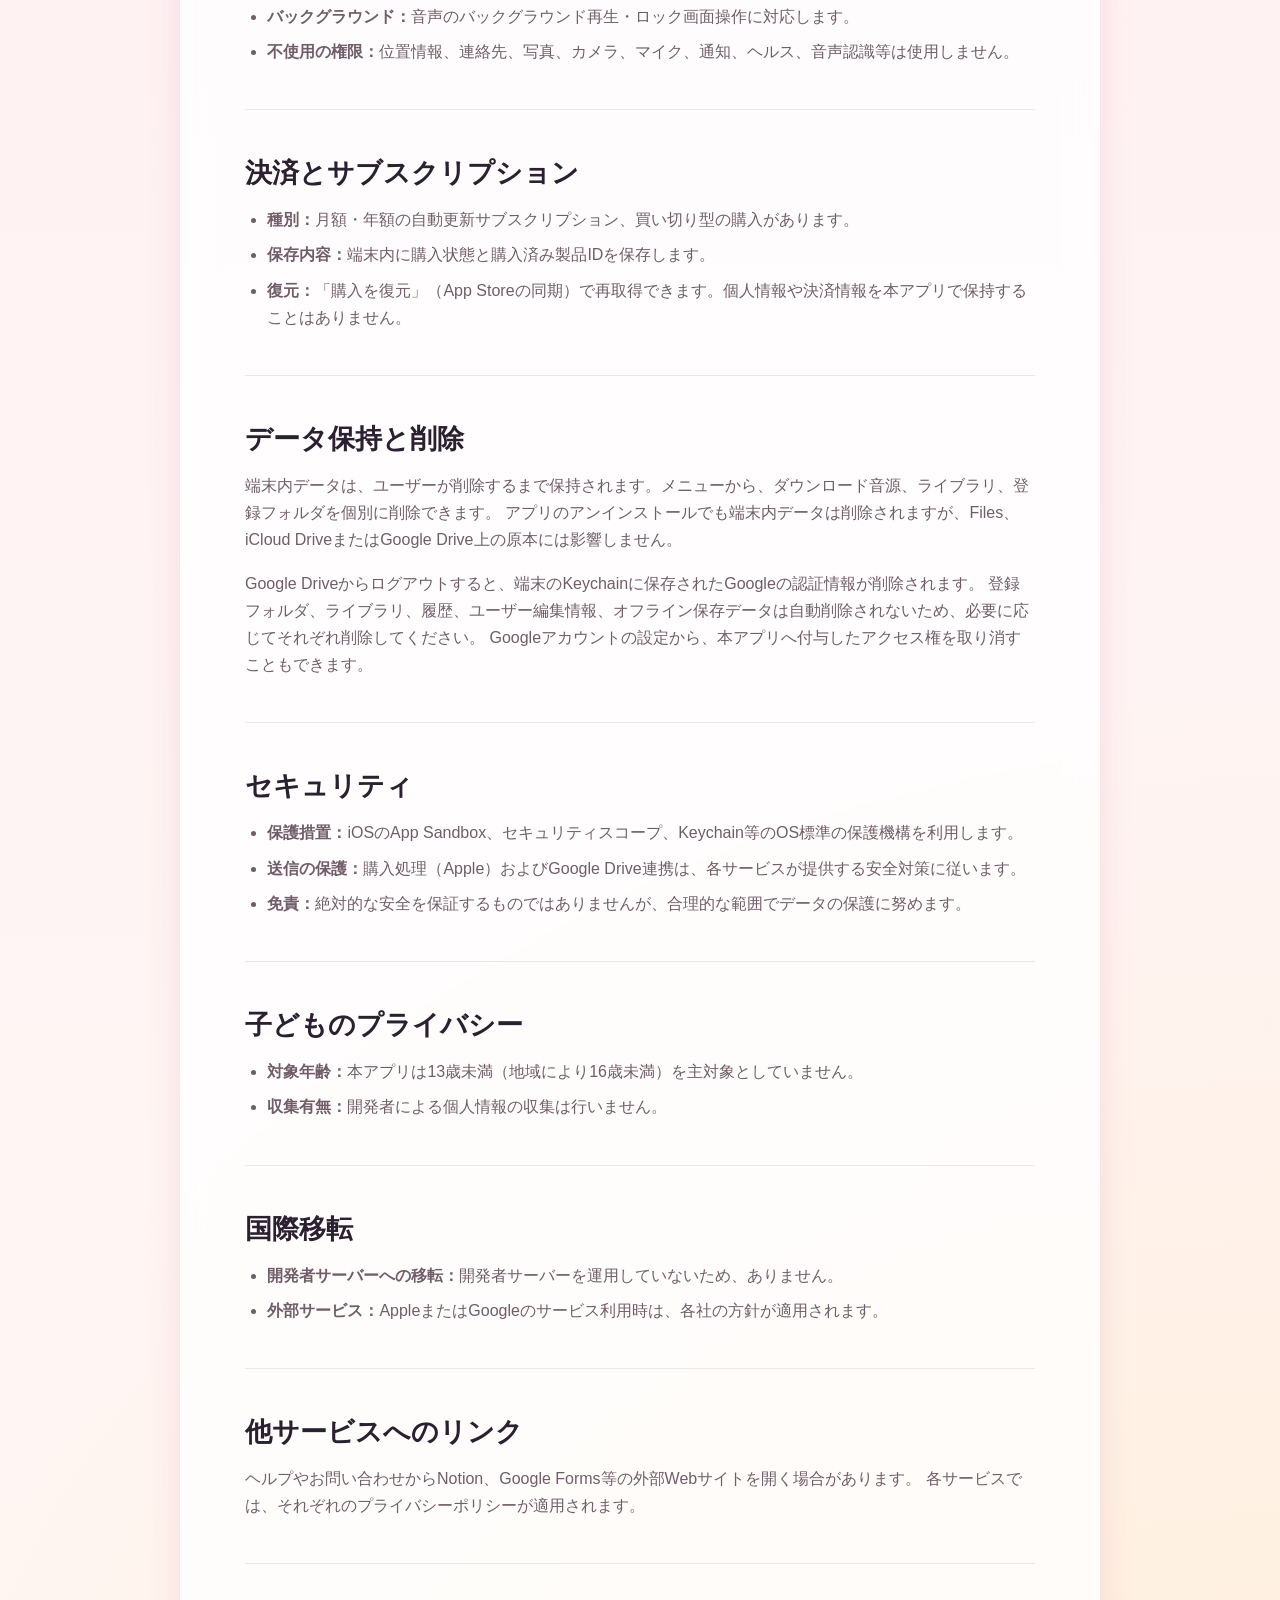
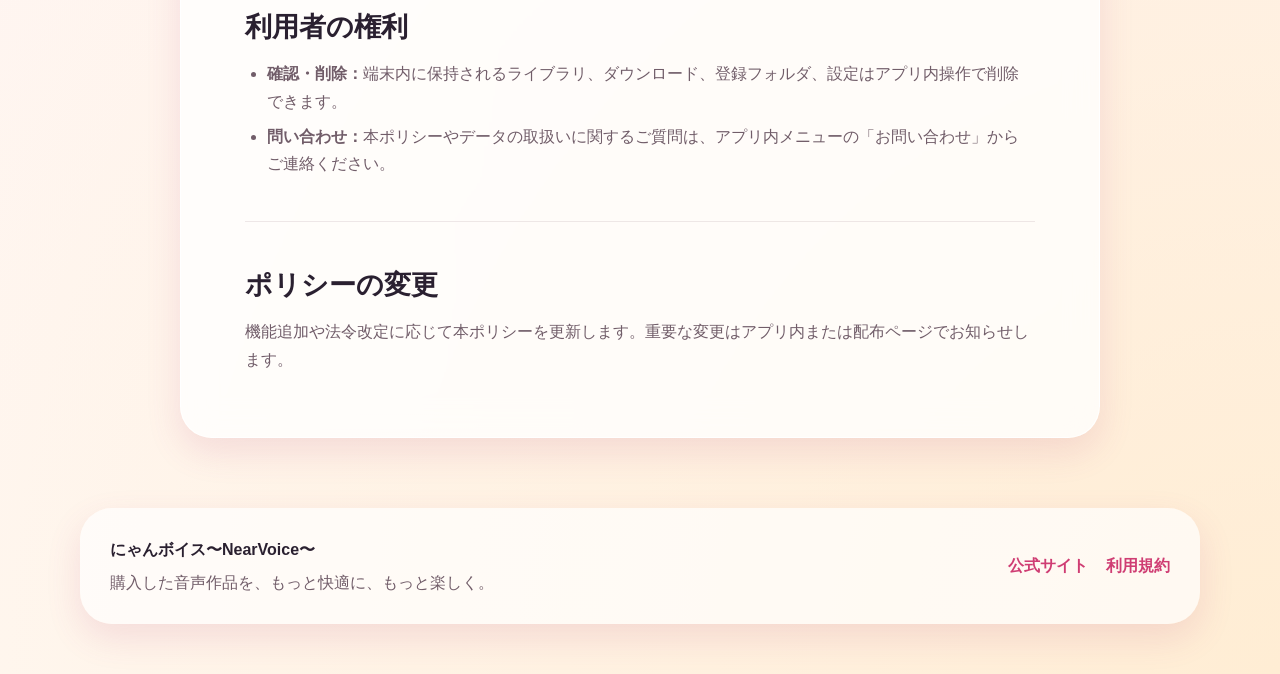
==== commit d44e91f5: "プライバシーポリシーを既存方針に合わせて修正" ====
--- a/privacy.html
+++ b/privacy.html
@@ -35,73 +35,82 @@
           <p class="eyebrow">Privacy Policy</p>
           <h1>プライバシーポリシー</h1>
           <p>
-            にゃんボイス〜NearVoice〜（以下「本アプリ」）は、利用者の大切なデータを、
-            音声作品の整理・再生に必要な範囲だけで取り扱います。
+            本文書は「にゃんボイス〜NearVoice〜」（以下「本アプリ」）における個人情報・データの取扱いについて定めます。
+            本アプリは、ユーザーがFiles、iCloud DriveまたはGoogle Driveに保存した音源を端末で再生・管理するためのアプリです。
           </p>
-          <p class="policy-updated">制定・最終更新：2026年7月13日</p>
+          <p class="policy-updated">施行日：2025年8月30日　最終改定日：2026年7月13日</p>
         </header>
 
         <article class="policy-card">
           <section>
-            <h2>1. 運営者</h2>
-            <p>本アプリは、Yuki Noguchi（以下「運営者」）が提供しています。</p>
-          </section>
-
-          <section>
-            <h2>2. 基本方針</h2>
-            <p>
-              本アプリは、広告配信、利用状況の追跡、アクセス解析を目的とした個人情報の収集を行いません。
-              また、本アプリが扱う音声ファイルやライブラリ情報を、運営者が管理するサーバーへ送信・保存しません。
-            </p>
-          </section>
-
-          <section>
-            <h2>3. 端末内で取り扱う情報</h2>
-            <p>本アプリは、機能を提供するため、次の情報を利用者の端末内で取り扱います。</p>
-            <ul>
-              <li>利用者が選択したフォルダや音声ファイルへの参照情報</li>
-              <li>作品名、トラック名、サークル名、声優名、タグ、アートワークなどのライブラリ情報</li>
-              <li>再生履歴、再生位置、お気に入り、ユーザーが編集した情報、アプリ設定</li>
-              <li>オフライン再生のために利用者が端末へ保存した音声データ</li>
-            </ul>
-            <p>
-              アプリ内で行った作品情報やトラック情報の編集は、本アプリ内の整理情報として保存されます。
-              保存元にある音声ファイルを、編集内容によって書き換えることはありません。
-            </p>
-          </section>
-
-          <section>
-            <h2>4. Files・iCloud Driveの利用</h2>
-            <p>
-              本アプリは、利用者が明示的に選択したFilesまたはiCloud Drive上のフォルダにアクセスし、
-              音声ファイルの一覧取得、情報の読み取り、再生、端末への保存を行います。
-              これらのデータは、Appleが提供する仕組みと利用者の端末の間で取り扱われ、運営者のサーバーへ送信されません。
-            </p>
-          </section>
-
-          <section>
-            <h2>5. Google Driveの利用</h2>
-            <p>
-              利用者がGoogle Drive連携を選択した場合、本アプリはGoogle OAuth 2.0を使用して認証し、
-              Google Drive APIを通じて、利用者が登録した保存元から音声作品を整理・再生します。
-            </p>
-            <h3>取得・利用する情報</h3>
-            <ul>
-              <li>接続したGoogleアカウントの識別情報、表示名、メールアドレス</li>
-              <li>Google Drive上のフォルダおよびファイルのID、名前、種類、更新日時、サイズなどの情報</li>
-              <li>再生またはオフライン保存のために利用者が選択した音声ファイルの内容</li>
-            </ul>
-            <h3>アクセス権限</h3>
-            <p>
-              本アプリが使用する権限は
-              <code>https://www.googleapis.com/auth/drive.readonly</code> です。
-              この権限はGoogle Drive上のファイルを表示・ダウンロードするための読み取り専用権限です。
-              本アプリはGoogle Drive上のファイルを新規作成、変更、移動、共有、削除しません。
-            </p>
-            <h3>保存と送信</h3>
-            <p>
-              Google Driveの認証情報はiOSのKeychainに保存され、Google Driveのデータは利用者の端末とGoogleのサービスの間で直接送受信されます。
-              運営者が管理するサーバーを経由せず、運営者がこれらのデータへアクセスすることもありません。
+            <h2>提供者</h2>
+            <p>本アプリは、野久知 優希（以下「開発者」）が提供しています。</p>
+          </section>
+
+          <section>
+            <h2>基本方針</h2>
+            <ul>
+              <li><strong>個人情報の収集：</strong>開発者が個人を特定できる情報を収集・保存・第三者提供することはありません。</li>
+              <li><strong>処理場所：</strong>音源の解析、ライブラリ管理などの処理は端末内で行います。</li>
+              <li><strong>サーバー通信：</strong>開発者が管理するサーバーへの通信は行いません。決済処理はApple、Google Drive連携はGoogleのサービスと端末の間で直接行われます。</li>
+              <li><strong>広告・トラッキング：</strong>広告SDK、解析SDK、IDFA（広告識別子）、ATTは使用しません。</li>
+            </ul>
+          </section>
+
+          <section>
+            <h2>収集する情報</h2>
+            <ul>
+              <li><strong>開発者による収集：</strong>開発者は、メールアドレス、氏名、電話番号、音源、ライブラリ情報などを収集しません。</li>
+              <li><strong>Google Drive接続情報：</strong>Google Driveを利用する場合、接続したGoogleアカウントのメールアドレス、表示名および識別情報を、接続状態の表示とアカウント照合のため端末内で取り扱います。これらは開発者へ送信されません。</li>
+              <li><strong>使用状況・解析：</strong>アクセス解析や行動ログの外部送信は行いません。</li>
+              <li><strong>決済情報：</strong>アプリ内課金はAppleが処理します。端末内に購読状態や購入済み製品IDを保存しますが、開発者サーバーへ送信しません。</li>
+              <li><strong>ユーザーコンテンツ：</strong>ユーザーが登録したフォルダ内の音源ファイルと、タイトル、アーティスト等のメタデータを端末内で読み取り、保存・表示します。</li>
+            </ul>
+            <p>
+              アプリ内で編集した作品情報やトラック情報は、本アプリ内の整理情報として保存されます。
+              保存元にある原本ファイルを、編集内容によって書き換えることはありません。
+            </p>
+          </section>
+
+          <section>
+            <h2>端末内に保存するデータ</h2>
+            <ul>
+              <li><strong>ライブラリDB：</strong>作品、トラック、タグ、再生履歴、ユーザー編集情報等のメタデータをSwiftDataで端末内に保存します。</li>
+              <li><strong>Filesのブックマーク：</strong>ユーザーが選択したフォルダへのセキュリティスコープ付きブックマークを端末内に保存します。</li>
+              <li><strong>Google Driveの参照情報：</strong>登録フォルダ、ファイルID、ファイル名、更新日時、サイズ、表示用パス、接続アカウント情報等を端末内に保存します。</li>
+              <li><strong>Google Driveの認証情報：</strong>アクセストークンと更新トークンをiOSのKeychainに保存します。</li>
+              <li><strong>ダウンロード音源：</strong>ユーザーが選択した音源を、オフライン再生用として端末内に保存します。</li>
+              <li><strong>アプリ設定：</strong>シークレットモード、表示設定、並び順などを端末内に保存します。</li>
+            </ul>
+          </section>
+
+          <section>
+            <h2>Google Driveの利用</h2>
+            <p>
+              ユーザーがGoogle Drive連携を選択した場合、本アプリはGoogle OAuth 2.0とGoogle Drive APIを使用します。
+              Google Driveへの接続は任意であり、ユーザーの明示的な操作によって開始されます。
+            </p>
+            <h3>使用する権限</h3>
+            <p>
+              本アプリが使用する権限は <code>https://www.googleapis.com/auth/drive.readonly</code> です。
+              この権限は、Google Drive上のファイルを表示・ダウンロードするための読み取り専用権限です。
+            </p>
+            <h3>利用目的</h3>
+            <ul>
+              <li>登録するGoogle Driveフォルダの選択</li>
+              <li>登録フォルダ内にある対応音声ファイルの一覧取得とライブラリ作成</li>
+              <li>音声ファイルのメタデータおよびアートワークの読み取り</li>
+              <li>ストリーミング再生と、ユーザーが選択した音声のオフライン保存</li>
+              <li>登録フォルダ内の変更確認とライブラリ更新</li>
+            </ul>
+            <p>
+              本アプリは、Google Drive上のファイルを新規作成、変更、移動、共有または削除しません。
+              Google Driveから取得したデータを広告、トラッキング、信用評価、販売その他の目的に使用しません。
+            </p>
+            <h3>データの送信と共有</h3>
+            <p>
+              Google Driveのデータはユーザーの端末とGoogleのサービスの間で直接送受信され、開発者が管理するサーバーを経由しません。
+              開発者がGoogle Driveのファイル内容や認証情報へアクセスすることはなく、第三者への共有・販売も行いません。
             </p>
             <p>
               本アプリによるGoogleユーザーデータの利用は、限定利用要件を含む
@@ -111,46 +120,91 @@
           </section>
 
           <section>
-            <h2>6. 課金情報</h2>
-            <p>
-              アプリ内課金はAppleのApp StoreおよびStoreKitを通じて処理されます。
-              運営者は、クレジットカード番号などの決済情報を取得・保存しません。
-              本アプリは、購入済み機能を提供するためにAppleから購入状態を受け取ります。
-            </p>
-          </section>
-
-          <section>
-            <h2>7. 第三者への提供</h2>
-            <p>
-              運営者は、法令に基づく場合を除き、本アプリを通じて取得した利用者の情報を第三者へ販売、貸与または提供しません。
-              本アプリが連携するAppleおよびGoogleのサービスでは、各社のプライバシーポリシーが適用されます。
-            </p>
-          </section>
-
-          <section>
-            <h2>8. データの保持と削除</h2>
-            <p>
-              本アプリのライブラリ情報、設定、履歴、オフライン保存データは、原則として利用者の端末内に保持されます。
-              利用者は、本アプリ内の削除機能、Google Driveからのログアウト、または本アプリのアンインストールにより、
-              対応するデータや認証情報を削除できます。Googleアカウント側から本アプリのアクセス権を取り消すこともできます。
-            </p>
-          </section>
-
-          <section>
-            <h2>9. お問い合わせ</h2>
-            <p>
-              本ポリシーやデータの取り扱いに関するお問い合わせは、
-              <a href="https://forms.gle/75ov14Kz2HoJCVUj6" target="_blank" rel="noopener noreferrer">お問い合わせフォーム</a>
-              からご連絡ください。
-            </p>
-          </section>
-
-          <section>
-            <h2>10. 本ポリシーの変更</h2>
-            <p>
-              本アプリの機能、連携サービスまたは法令の変更に応じて、本ポリシーを改定することがあります。
-              重要な変更がある場合は、本ページまたは本アプリ内でお知らせします。
-            </p>
+            <h2>データの利用・共有</h2>
+            <ul>
+              <li><strong>共有・販売：</strong>データの販売・第三者への提供は行いません。</li>
+              <li><strong>第三者提供：</strong>法令に基づく要請等の例外を除き行いません。</li>
+              <li><strong>Appleとの連携：</strong>購入処理・レシートはAppleの仕組み（StoreKit）で処理・検証されます。開発者は決済情報を保持しません。</li>
+              <li><strong>外部送信：</strong>開発者サーバーへの送信はありません。外部リンクはWebブラウザで開き、各サービスのポリシーに従います。</li>
+            </ul>
+          </section>
+
+          <section>
+            <h2>アクセス権限</h2>
+            <ul>
+              <li><strong>ファイル・フォルダ：</strong>UIDocumentPickerによりユーザーが選択したFilesまたはiCloud Drive上のフォルダに限りアクセスします。</li>
+              <li><strong>Google Drive：</strong>Google OAuthで許可された読み取り専用権限を使用します。</li>
+              <li><strong>バックグラウンド：</strong>音声のバックグラウンド再生・ロック画面操作に対応します。</li>
+              <li><strong>不使用の権限：</strong>位置情報、連絡先、写真、カメラ、マイク、通知、ヘルス、音声認識等は使用しません。</li>
+            </ul>
+          </section>
+
+          <section>
+            <h2>決済とサブスクリプション</h2>
+            <ul>
+              <li><strong>種別：</strong>月額・年額の自動更新サブスクリプション、買い切り型の購入があります。</li>
+              <li><strong>保存内容：</strong>端末内に購入状態と購入済み製品IDを保存します。</li>
+              <li><strong>復元：</strong>「購入を復元」（App Storeの同期）で再取得できます。個人情報や決済情報を本アプリで保持することはありません。</li>
+            </ul>
+          </section>
+
+          <section>
+            <h2>データ保持と削除</h2>
+            <p>
+              端末内データは、ユーザーが削除するまで保持されます。メニューから、ダウンロード音源、ライブラリ、登録フォルダを個別に削除できます。
+              アプリのアンインストールでも端末内データは削除されますが、Files、iCloud DriveまたはGoogle Drive上の原本には影響しません。
+            </p>
+            <p>
+              Google Driveからログアウトすると、端末のKeychainに保存されたGoogleの認証情報が削除されます。
+              登録フォルダ、ライブラリ、履歴、ユーザー編集情報、オフライン保存データは自動削除されないため、必要に応じてそれぞれ削除してください。
+              Googleアカウントの設定から、本アプリへ付与したアクセス権を取り消すこともできます。
+            </p>
+          </section>
+
+          <section>
+            <h2>セキュリティ</h2>
+            <ul>
+              <li><strong>保護措置：</strong>iOSのApp Sandbox、セキュリティスコープ、Keychain等のOS標準の保護機構を利用します。</li>
+              <li><strong>送信の保護：</strong>購入処理（Apple）およびGoogle Drive連携は、各サービスが提供する安全対策に従います。</li>
+              <li><strong>免責：</strong>絶対的な安全を保証するものではありませんが、合理的な範囲でデータの保護に努めます。</li>
+            </ul>
+          </section>
+
+          <section>
+            <h2>子どものプライバシー</h2>
+            <ul>
+              <li><strong>対象年齢：</strong>本アプリは13歳未満（地域により16歳未満）を主対象としていません。</li>
+              <li><strong>収集有無：</strong>開発者による個人情報の収集は行いません。</li>
+            </ul>
+          </section>
+
+          <section>
+            <h2>国際移転</h2>
+            <ul>
+              <li><strong>開発者サーバーへの移転：</strong>開発者サーバーを運用していないため、ありません。</li>
+              <li><strong>外部サービス：</strong>AppleまたはGoogleのサービス利用時は、各社の方針が適用されます。</li>
+            </ul>
+          </section>
+
+          <section>
+            <h2>他サービスへのリンク</h2>
+            <p>
+              ヘルプやお問い合わせからNotion、Google Forms等の外部Webサイトを開く場合があります。
+              各サービスでは、それぞれのプライバシーポリシーが適用されます。
+            </p>
+          </section>
+
+          <section>
+            <h2>利用者の権利</h2>
+            <ul>
+              <li><strong>確認・削除：</strong>端末内に保持されるライブラリ、ダウンロード、登録フォルダ、設定はアプリ内操作で削除できます。</li>
+              <li><strong>問い合わせ：</strong>本ポリシーやデータの取扱いに関するご質問は、アプリ内メニューの「お問い合わせ」からご連絡ください。</li>
+            </ul>
+          </section>
+
+          <section>
+            <h2>ポリシーの変更</h2>
+            <p>機能追加や法令改定に応じて本ポリシーを更新します。重要な変更はアプリ内または配布ページでお知らせします。</p>
           </section>
         </article>
       </div>
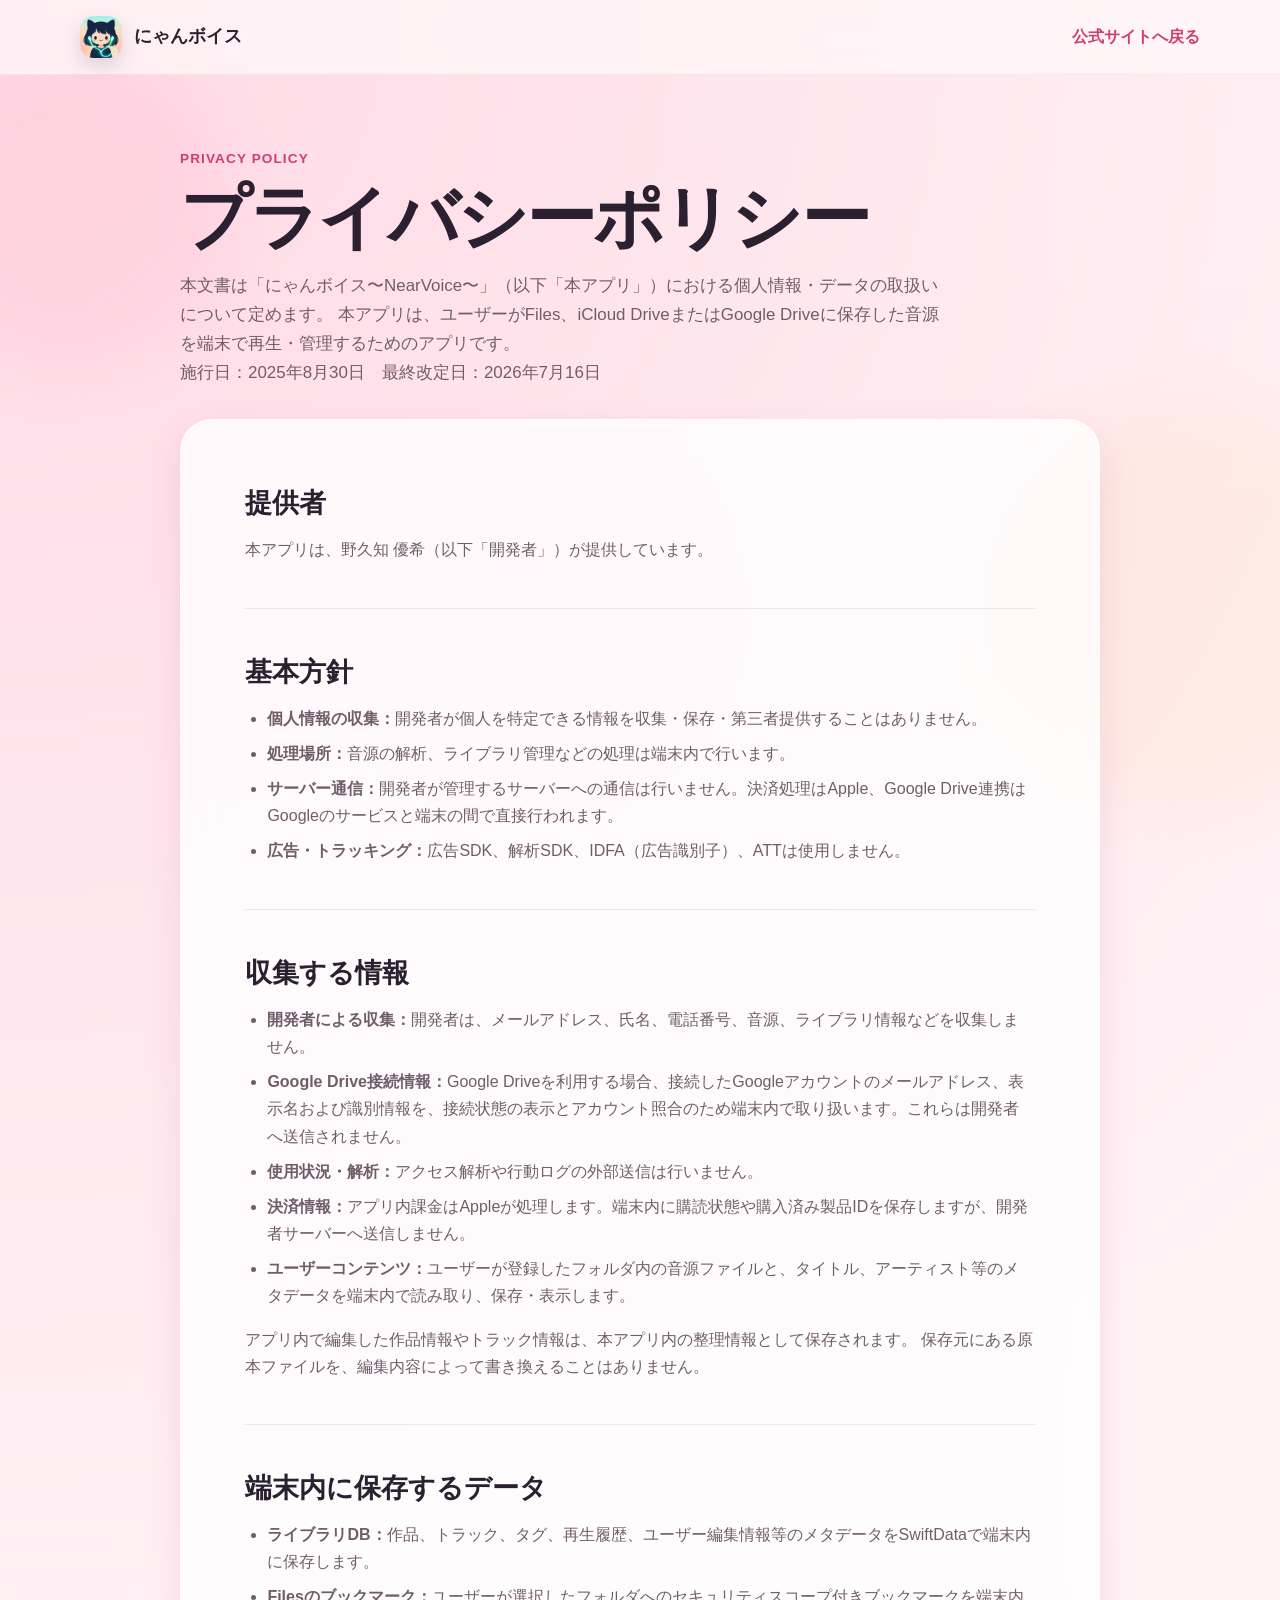
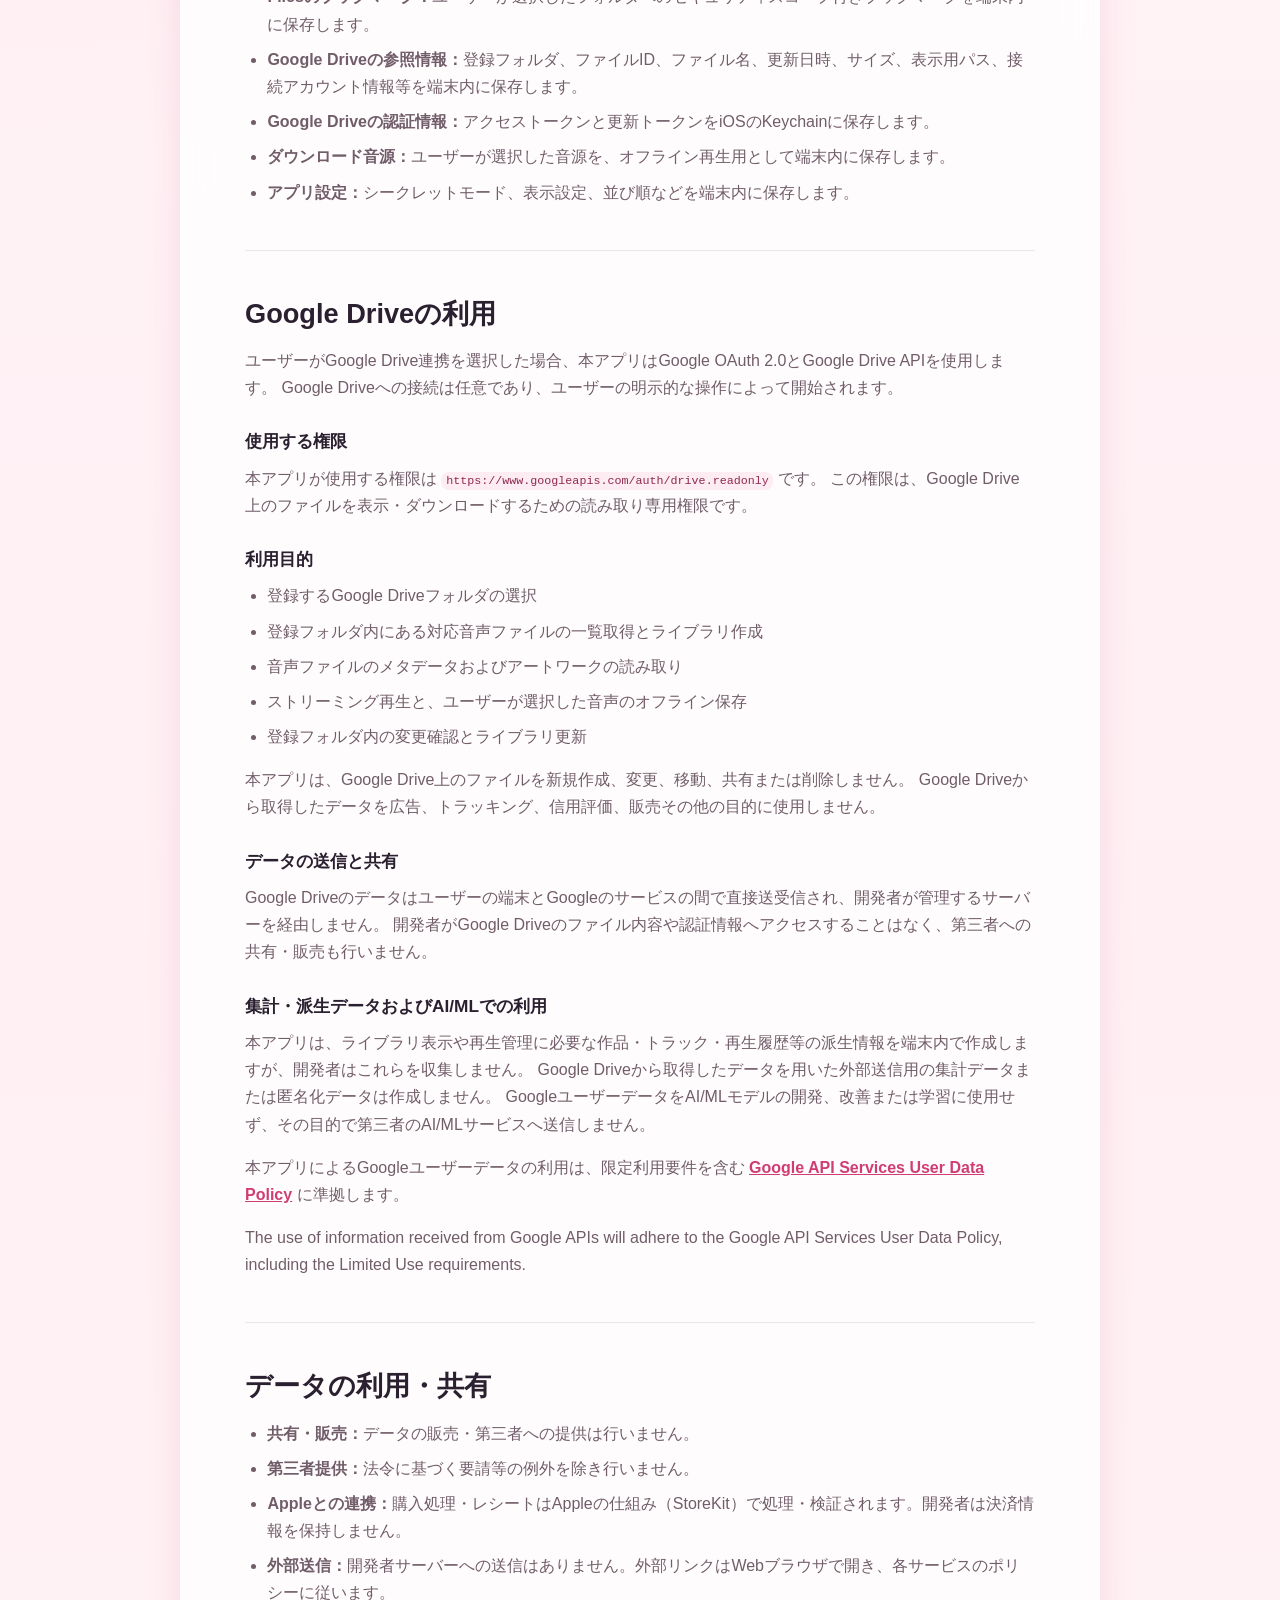
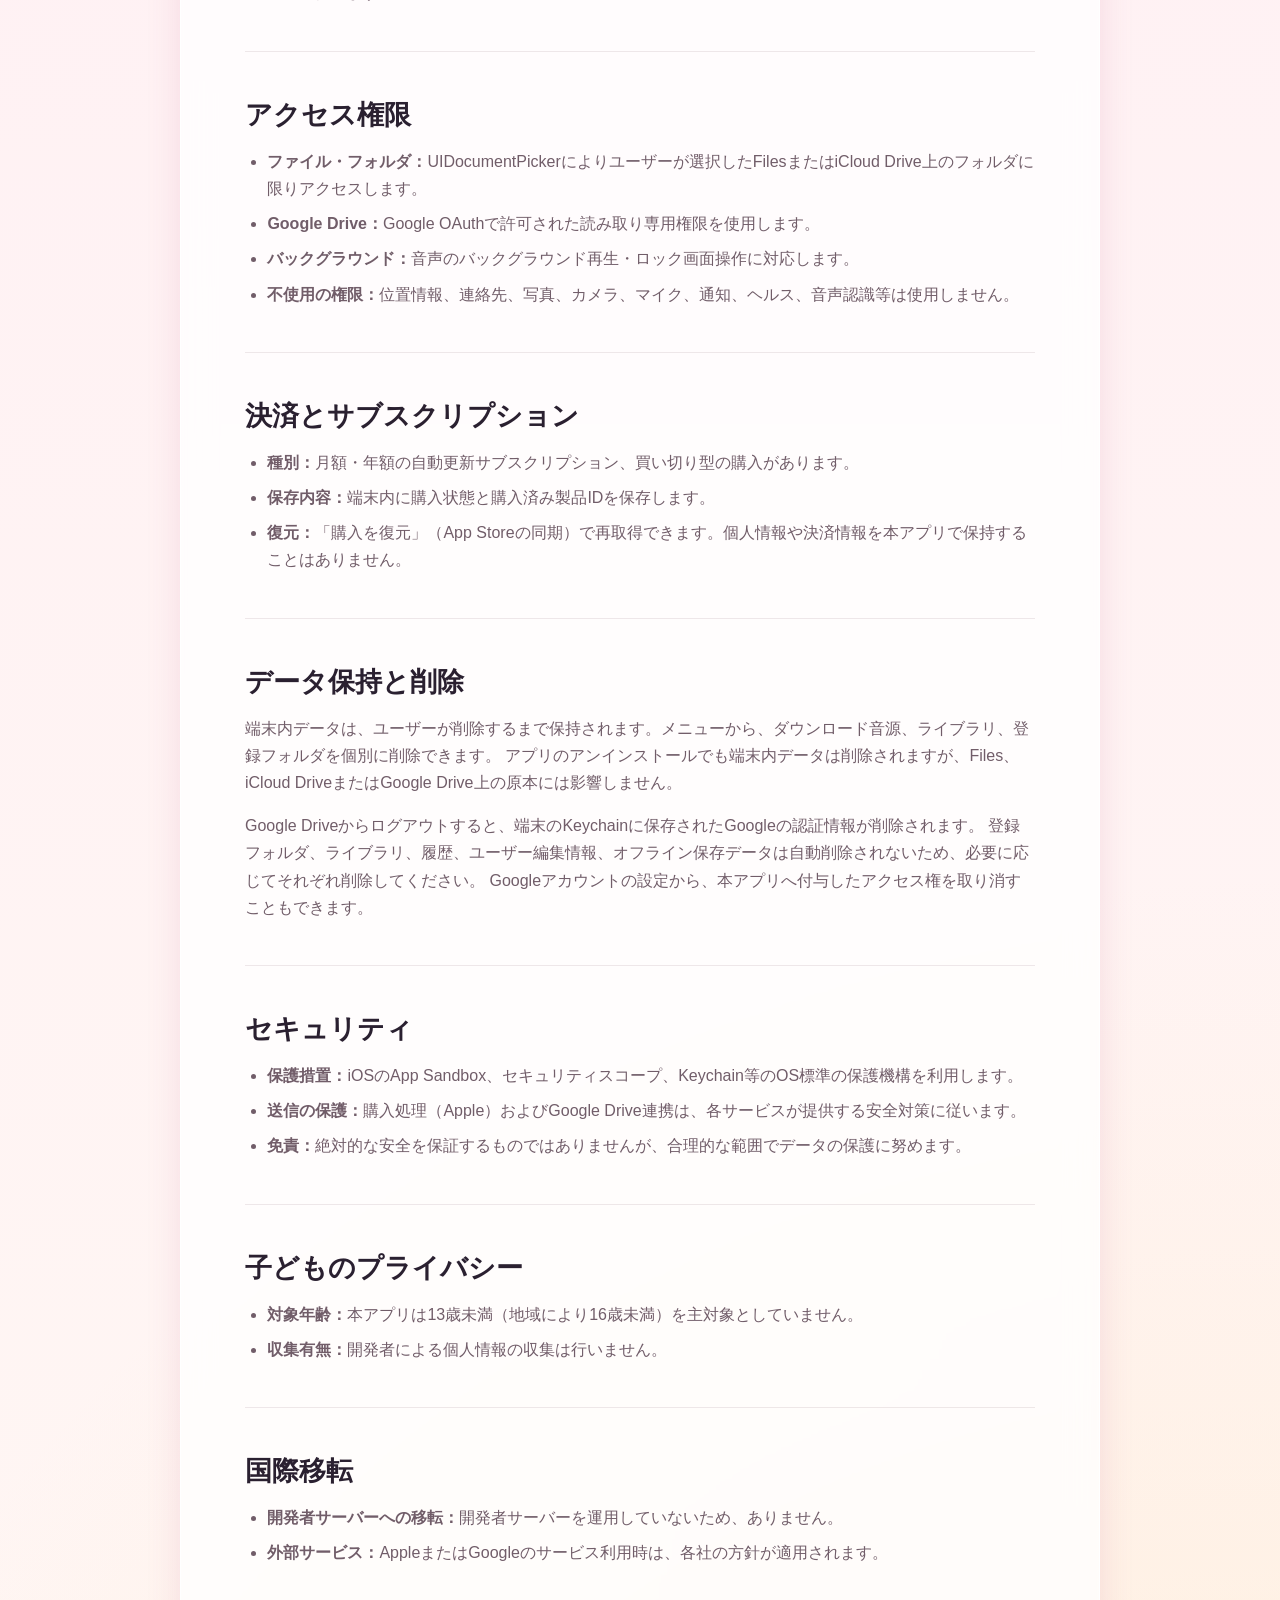
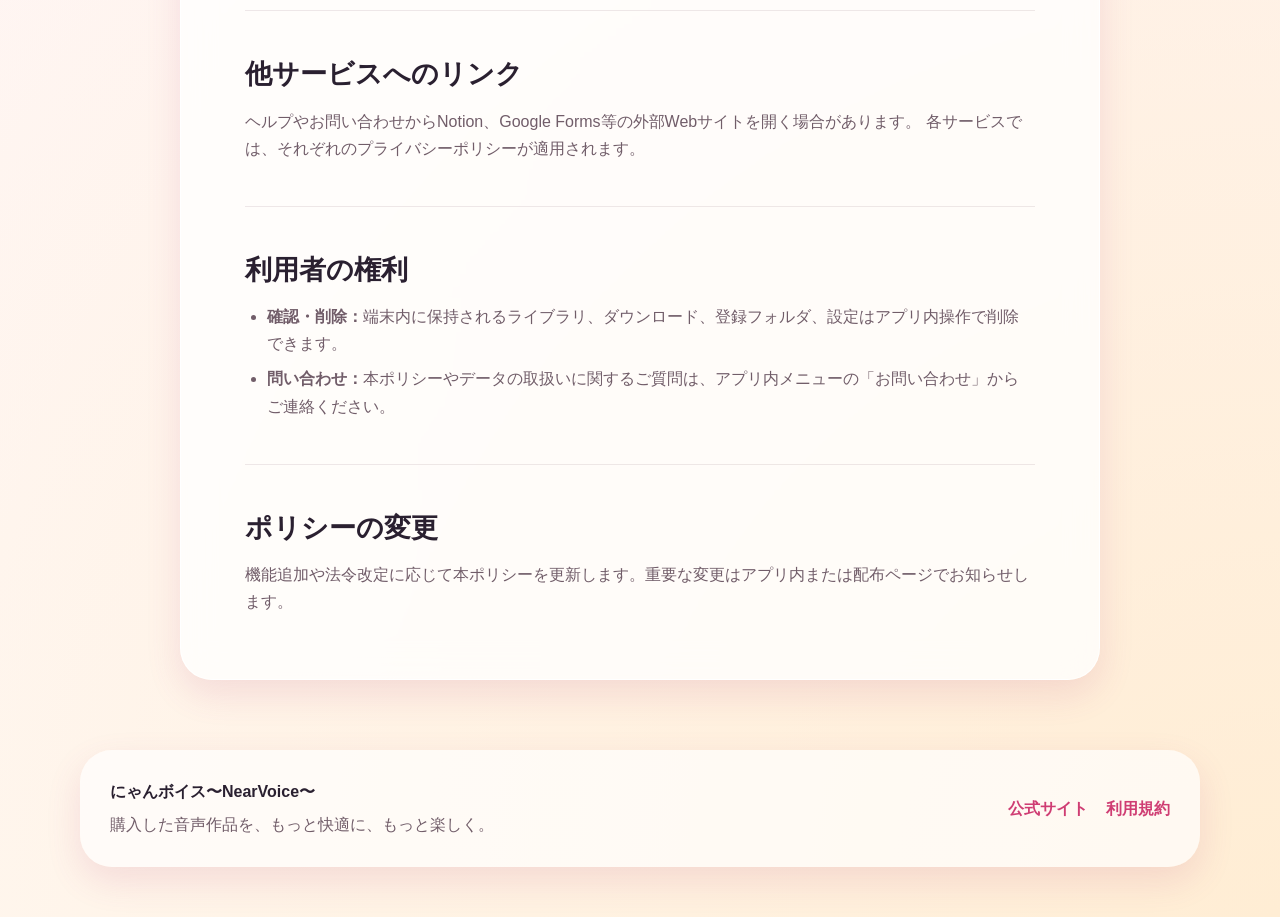
==== commit 0a000445: "Google OAuth審査向けにデータ利用方針を明確化する Googleユーザーデータから端末内で作成する派生情報の扱いと、外部送信用の集計・匿名化データを作成しない方針を追記しました。あわせて、G" ====
--- a/privacy.html
+++ b/privacy.html
@@ -38,7 +38,7 @@
             本文書は「にゃんボイス〜NearVoice〜」（以下「本アプリ」）における個人情報・データの取扱いについて定めます。
             本アプリは、ユーザーがFiles、iCloud DriveまたはGoogle Driveに保存した音源を端末で再生・管理するためのアプリです。
           </p>
-          <p class="policy-updated">施行日：2025年8月30日　最終改定日：2026年7月13日</p>
+          <p class="policy-updated">施行日：2025年8月30日　最終改定日：2026年7月16日</p>
         </header>
 
         <article class="policy-card">
@@ -112,10 +112,19 @@
               Google Driveのデータはユーザーの端末とGoogleのサービスの間で直接送受信され、開発者が管理するサーバーを経由しません。
               開発者がGoogle Driveのファイル内容や認証情報へアクセスすることはなく、第三者への共有・販売も行いません。
             </p>
+            <h3>集計・派生データおよびAI/MLでの利用</h3>
+            <p>
+              本アプリは、ライブラリ表示や再生管理に必要な作品・トラック・再生履歴等の派生情報を端末内で作成しますが、開発者はこれらを収集しません。
+              Google Driveから取得したデータを用いた外部送信用の集計データまたは匿名化データは作成しません。
+              GoogleユーザーデータをAI/MLモデルの開発、改善または学習に使用せず、その目的で第三者のAI/MLサービスへ送信しません。
+            </p>
             <p>
               本アプリによるGoogleユーザーデータの利用は、限定利用要件を含む
               <a href="https://developers.google.com/terms/api-services-user-data-policy" target="_blank" rel="noopener noreferrer">Google API Services User Data Policy</a>
               に準拠します。
+            </p>
+            <p lang="en">
+              The use of information received from Google APIs will adhere to the Google API Services User Data Policy, including the Limited Use requirements.
             </p>
           </section>
 
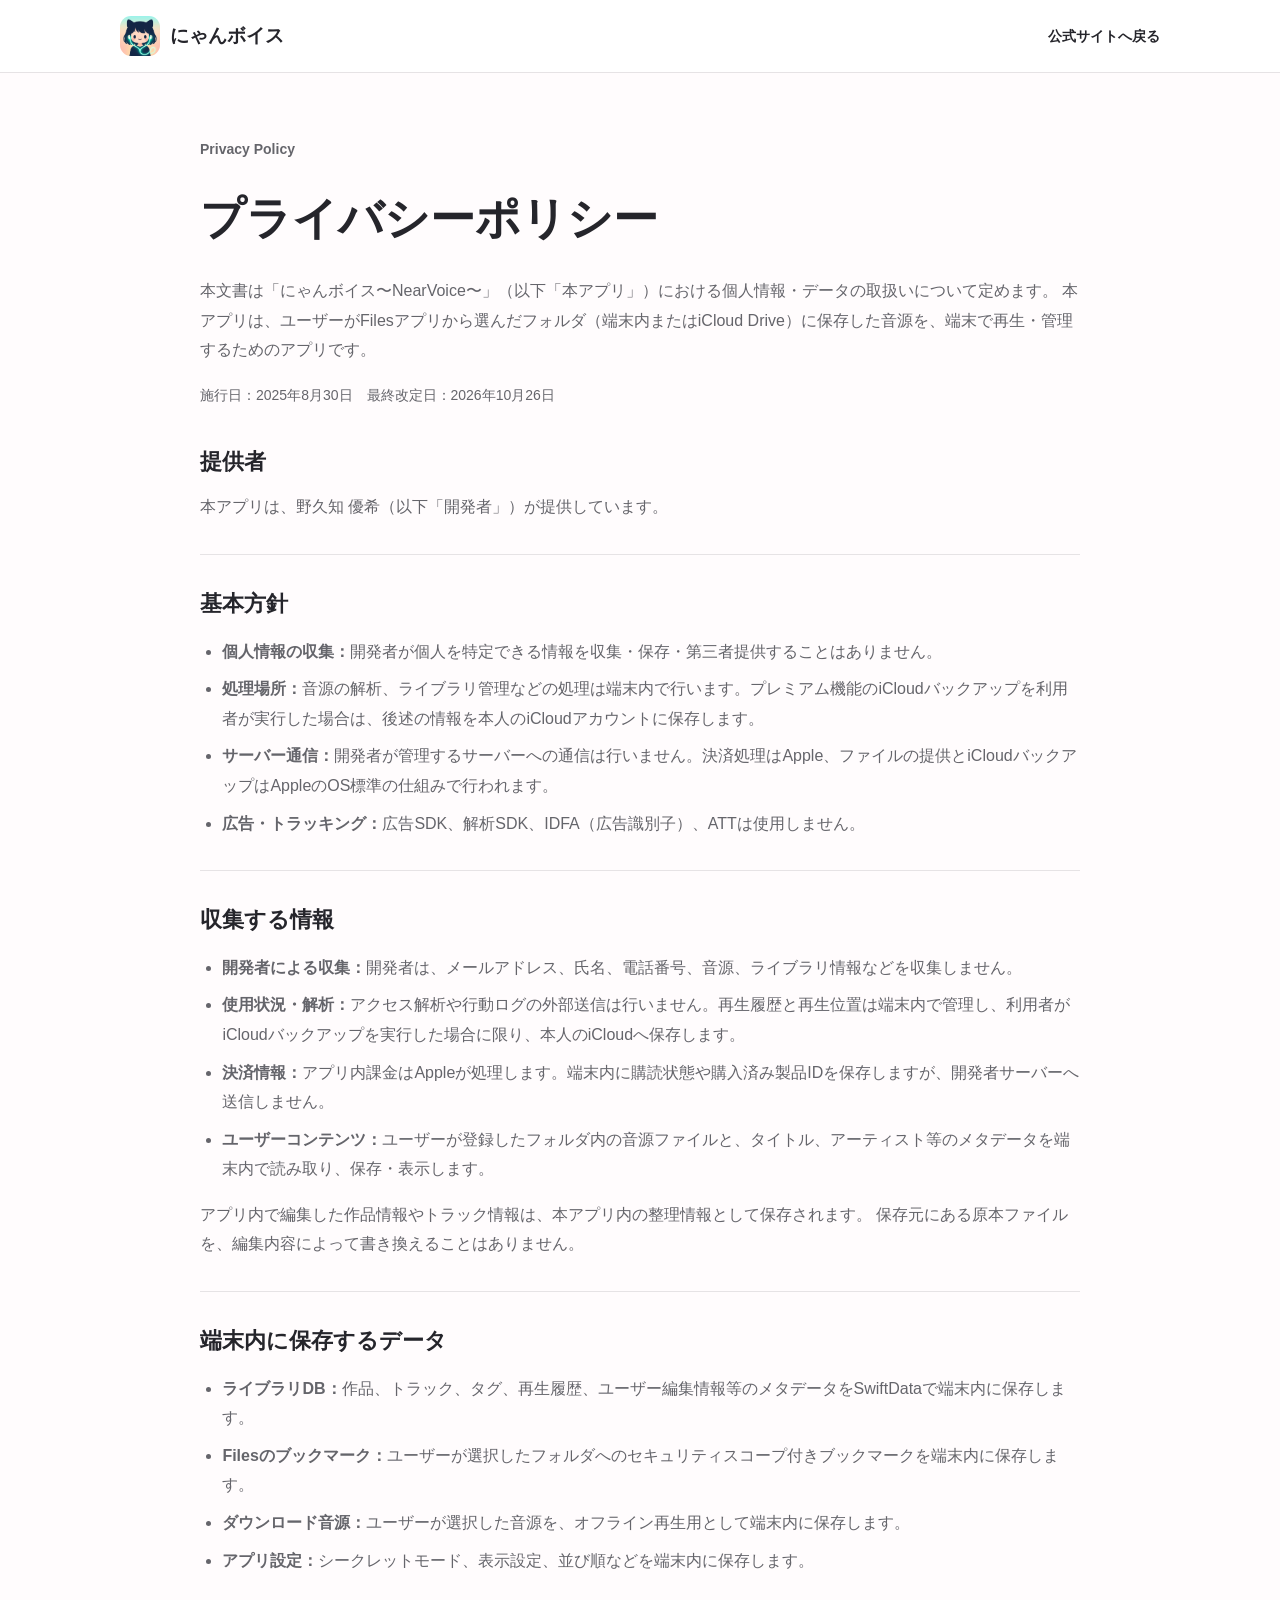
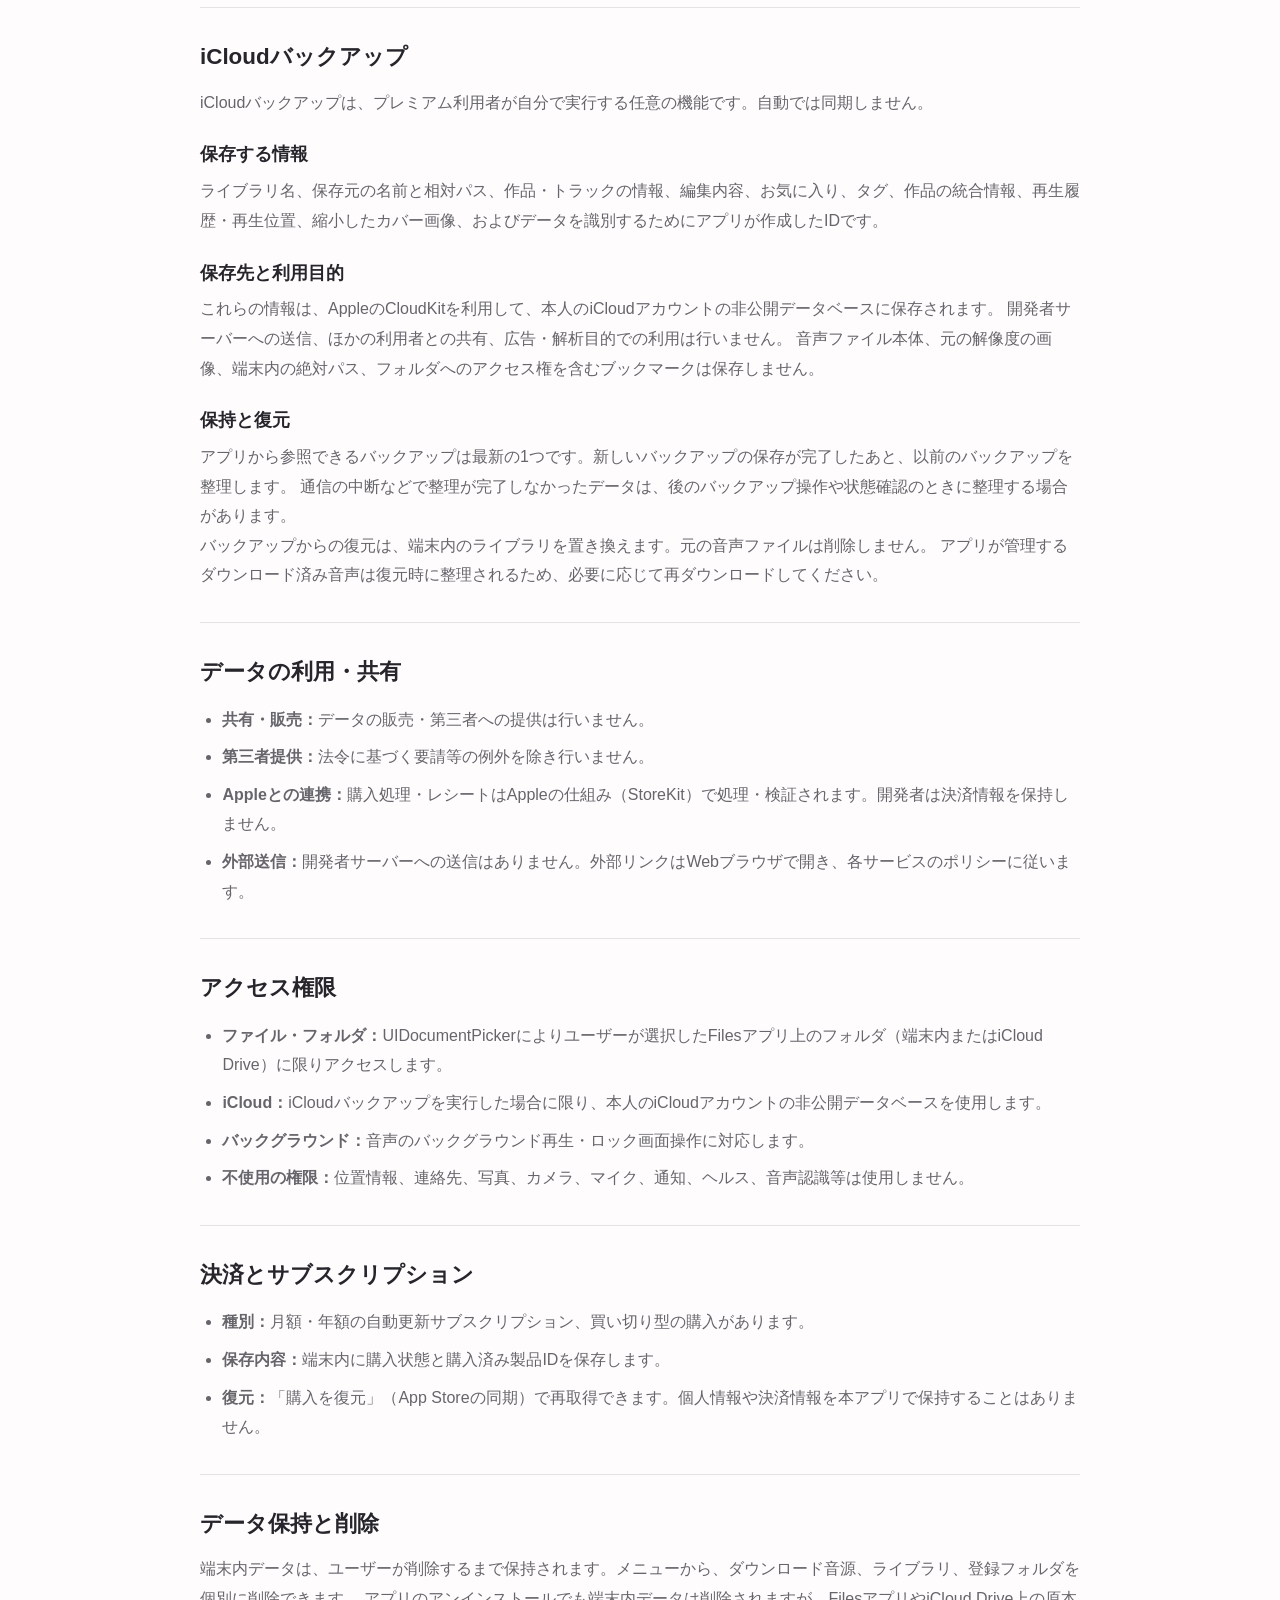
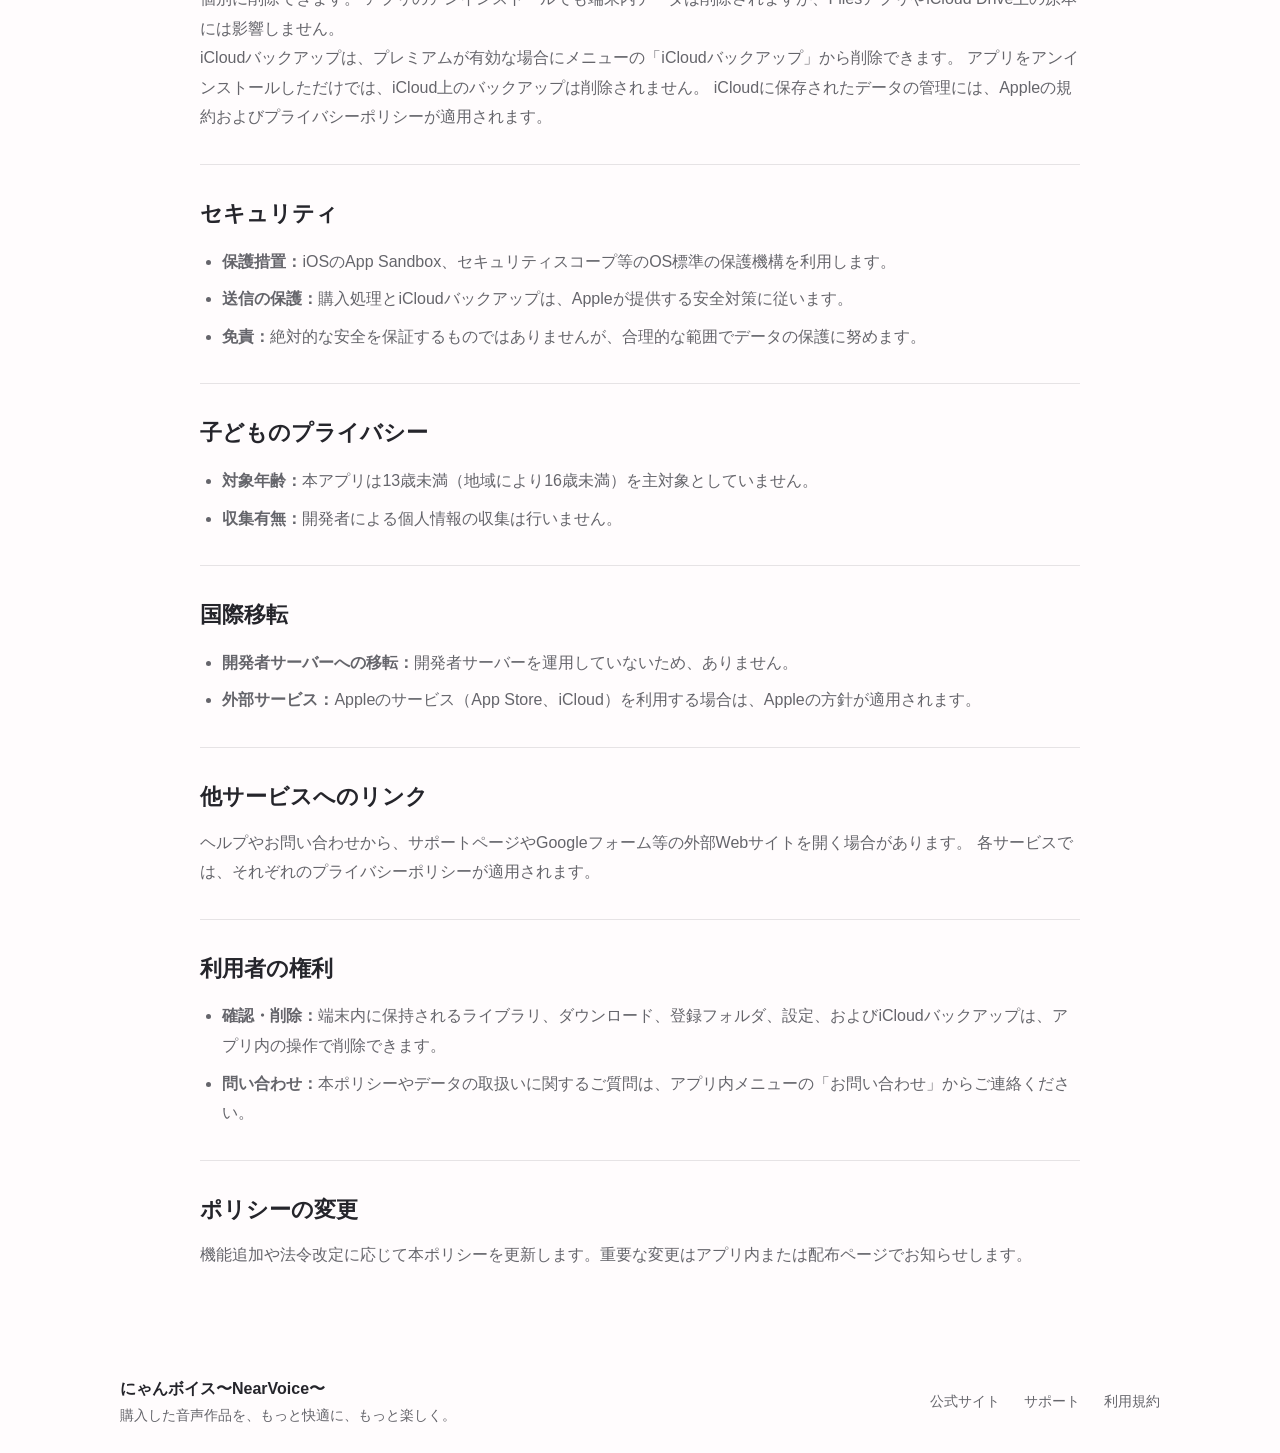
==== commit 9684582a: "サポートページを追加し、プライバシーポリシーを配信中の版に合わせる - support.html に始め方・読み込み・メニュー・プレミアム・iCloudバックアップ・よくある質問・お問い合わせをまとめ" ====
--- a/privacy.html
+++ b/privacy.html
@@ -6,7 +6,7 @@
     <title>プライバシーポリシー | にゃんボイス〜NearVoice〜</title>
     <meta
       name="description"
-      content="にゃんボイス〜NearVoice〜のプライバシーポリシーです。Google Drive連携を含むデータの取り扱いについて説明します。"
+      content="にゃんボイス〜NearVoice〜のプライバシーポリシーです。iCloudバックアップを含むデータの取り扱いについて説明します。"
     />
     <meta name="theme-color" content="#e75c8c" />
     <link rel="icon" href="assets/img/app-icon.webp" />
@@ -36,9 +36,9 @@
           <h1>プライバシーポリシー</h1>
           <p>
             本文書は「にゃんボイス〜NearVoice〜」（以下「本アプリ」）における個人情報・データの取扱いについて定めます。
-            本アプリは、ユーザーがFiles、iCloud DriveまたはGoogle Driveに保存した音源を端末で再生・管理するためのアプリです。
+            本アプリは、ユーザーがFilesアプリから選んだフォルダ（端末内またはiCloud Drive）に保存した音源を、端末で再生・管理するためのアプリです。
           </p>
-          <p class="policy-updated">施行日：2025年8月30日　最終改定日：2026年7月16日</p>
+          <p class="policy-updated">施行日：2025年8月30日　最終改定日：2026年10月26日</p>
         </header>
 
         <article class="policy-card">
@@ -51,8 +51,8 @@
             <h2>基本方針</h2>
             <ul>
               <li><strong>個人情報の収集：</strong>開発者が個人を特定できる情報を収集・保存・第三者提供することはありません。</li>
-              <li><strong>処理場所：</strong>音源の解析、ライブラリ管理などの処理は端末内で行います。</li>
-              <li><strong>サーバー通信：</strong>開発者が管理するサーバーへの通信は行いません。決済処理はApple、Google Drive連携はGoogleのサービスと端末の間で直接行われます。</li>
+              <li><strong>処理場所：</strong>音源の解析、ライブラリ管理などの処理は端末内で行います。プレミアム機能のiCloudバックアップを利用者が実行した場合は、後述の情報を本人のiCloudアカウントに保存します。</li>
+              <li><strong>サーバー通信：</strong>開発者が管理するサーバーへの通信は行いません。決済処理はApple、ファイルの提供とiCloudバックアップはAppleのOS標準の仕組みで行われます。</li>
               <li><strong>広告・トラッキング：</strong>広告SDK、解析SDK、IDFA（広告識別子）、ATTは使用しません。</li>
             </ul>
           </section>
@@ -61,8 +61,7 @@
             <h2>収集する情報</h2>
             <ul>
               <li><strong>開発者による収集：</strong>開発者は、メールアドレス、氏名、電話番号、音源、ライブラリ情報などを収集しません。</li>
-              <li><strong>Google Drive接続情報：</strong>Google Driveを利用する場合、接続したGoogleアカウントのメールアドレス、表示名および識別情報を、接続状態の表示とアカウント照合のため端末内で取り扱います。これらは開発者へ送信されません。</li>
-              <li><strong>使用状況・解析：</strong>アクセス解析や行動ログの外部送信は行いません。</li>
+              <li><strong>使用状況・解析：</strong>アクセス解析や行動ログの外部送信は行いません。再生履歴と再生位置は端末内で管理し、利用者がiCloudバックアップを実行した場合に限り、本人のiCloudへ保存します。</li>
               <li><strong>決済情報：</strong>アプリ内課金はAppleが処理します。端末内に購読状態や購入済み製品IDを保存しますが、開発者サーバーへ送信しません。</li>
               <li><strong>ユーザーコンテンツ：</strong>ユーザーが登録したフォルダ内の音源ファイルと、タイトル、アーティスト等のメタデータを端末内で読み取り、保存・表示します。</li>
             </ul>
@@ -77,54 +76,34 @@
             <ul>
               <li><strong>ライブラリDB：</strong>作品、トラック、タグ、再生履歴、ユーザー編集情報等のメタデータをSwiftDataで端末内に保存します。</li>
               <li><strong>Filesのブックマーク：</strong>ユーザーが選択したフォルダへのセキュリティスコープ付きブックマークを端末内に保存します。</li>
-              <li><strong>Google Driveの参照情報：</strong>登録フォルダ、ファイルID、ファイル名、更新日時、サイズ、表示用パス、接続アカウント情報等を端末内に保存します。</li>
-              <li><strong>Google Driveの認証情報：</strong>アクセストークンと更新トークンをiOSのKeychainに保存します。</li>
               <li><strong>ダウンロード音源：</strong>ユーザーが選択した音源を、オフライン再生用として端末内に保存します。</li>
               <li><strong>アプリ設定：</strong>シークレットモード、表示設定、並び順などを端末内に保存します。</li>
             </ul>
           </section>
 
           <section>
-            <h2>Google Driveの利用</h2>
-            <p>
-              ユーザーがGoogle Drive連携を選択した場合、本アプリはGoogle OAuth 2.0とGoogle Drive APIを使用します。
-              Google Driveへの接続は任意であり、ユーザーの明示的な操作によって開始されます。
-            </p>
-            <h3>使用する権限</h3>
-            <p>
-              本アプリが使用する権限は <code>https://www.googleapis.com/auth/drive.readonly</code> です。
-              この権限は、Google Drive上のファイルを表示・ダウンロードするための読み取り専用権限です。
-            </p>
-            <h3>利用目的</h3>
-            <ul>
-              <li>登録するGoogle Driveフォルダの選択</li>
-              <li>登録フォルダ内にある対応音声ファイルの一覧取得とライブラリ作成</li>
-              <li>音声ファイルのメタデータおよびアートワークの読み取り</li>
-              <li>ストリーミング再生と、ユーザーが選択した音声のオフライン保存</li>
-              <li>登録フォルダ内の変更確認とライブラリ更新</li>
-            </ul>
-            <p>
-              本アプリは、Google Drive上のファイルを新規作成、変更、移動、共有または削除しません。
-              Google Driveから取得したデータを広告、トラッキング、信用評価、販売その他の目的に使用しません。
-            </p>
-            <h3>データの送信と共有</h3>
-            <p>
-              Google Driveのデータはユーザーの端末とGoogleのサービスの間で直接送受信され、開発者が管理するサーバーを経由しません。
-              開発者がGoogle Driveのファイル内容や認証情報へアクセスすることはなく、第三者への共有・販売も行いません。
-            </p>
-            <h3>集計・派生データおよびAI/MLでの利用</h3>
-            <p>
-              本アプリは、ライブラリ表示や再生管理に必要な作品・トラック・再生履歴等の派生情報を端末内で作成しますが、開発者はこれらを収集しません。
-              Google Driveから取得したデータを用いた外部送信用の集計データまたは匿名化データは作成しません。
-              GoogleユーザーデータをAI/MLモデルの開発、改善または学習に使用せず、その目的で第三者のAI/MLサービスへ送信しません。
-            </p>
-            <p>
-              本アプリによるGoogleユーザーデータの利用は、限定利用要件を含む
-              <a href="https://developers.google.com/terms/api-services-user-data-policy" target="_blank" rel="noopener noreferrer">Google API Services User Data Policy</a>
-              に準拠します。
-            </p>
-            <p lang="en">
-              The use of information received from Google APIs will adhere to the Google API Services User Data Policy, including the Limited Use requirements.
+            <h2>iCloudバックアップ</h2>
+            <p>
+              iCloudバックアップは、プレミアム利用者が自分で実行する任意の機能です。自動では同期しません。
+            </p>
+            <h3>保存する情報</h3>
+            <p>
+              ライブラリ名、保存元の名前と相対パス、作品・トラックの情報、編集内容、お気に入り、タグ、作品の統合情報、再生履歴・再生位置、縮小したカバー画像、およびデータを識別するためにアプリが作成したIDです。
+            </p>
+            <h3>保存先と利用目的</h3>
+            <p>
+              これらの情報は、AppleのCloudKitを利用して、本人のiCloudアカウントの非公開データベースに保存されます。
+              開発者サーバーへの送信、ほかの利用者との共有、広告・解析目的での利用は行いません。
+              音声ファイル本体、元の解像度の画像、端末内の絶対パス、フォルダへのアクセス権を含むブックマークは保存しません。
+            </p>
+            <h3>保持と復元</h3>
+            <p>
+              アプリから参照できるバックアップは最新の1つです。新しいバックアップの保存が完了したあと、以前のバックアップを整理します。
+              通信の中断などで整理が完了しなかったデータは、後のバックアップ操作や状態確認のときに整理する場合があります。
+            </p>
+            <p>
+              バックアップからの復元は、端末内のライブラリを置き換えます。元の音声ファイルは削除しません。
+              アプリが管理するダウンロード済み音声は復元時に整理されるため、必要に応じて再ダウンロードしてください。
             </p>
           </section>
 
@@ -141,8 +120,8 @@
           <section>
             <h2>アクセス権限</h2>
             <ul>
-              <li><strong>ファイル・フォルダ：</strong>UIDocumentPickerによりユーザーが選択したFilesまたはiCloud Drive上のフォルダに限りアクセスします。</li>
-              <li><strong>Google Drive：</strong>Google OAuthで許可された読み取り専用権限を使用します。</li>
+              <li><strong>ファイル・フォルダ：</strong>UIDocumentPickerによりユーザーが選択したFilesアプリ上のフォルダ（端末内またはiCloud Drive）に限りアクセスします。</li>
+              <li><strong>iCloud：</strong>iCloudバックアップを実行した場合に限り、本人のiCloudアカウントの非公開データベースを使用します。</li>
               <li><strong>バックグラウンド：</strong>音声のバックグラウンド再生・ロック画面操作に対応します。</li>
               <li><strong>不使用の権限：</strong>位置情報、連絡先、写真、カメラ、マイク、通知、ヘルス、音声認識等は使用しません。</li>
             </ul>
@@ -161,20 +140,20 @@
             <h2>データ保持と削除</h2>
             <p>
               端末内データは、ユーザーが削除するまで保持されます。メニューから、ダウンロード音源、ライブラリ、登録フォルダを個別に削除できます。
-              アプリのアンインストールでも端末内データは削除されますが、Files、iCloud DriveまたはGoogle Drive上の原本には影響しません。
-            </p>
-            <p>
-              Google Driveからログアウトすると、端末のKeychainに保存されたGoogleの認証情報が削除されます。
-              登録フォルダ、ライブラリ、履歴、ユーザー編集情報、オフライン保存データは自動削除されないため、必要に応じてそれぞれ削除してください。
-              Googleアカウントの設定から、本アプリへ付与したアクセス権を取り消すこともできます。
+              アプリのアンインストールでも端末内データは削除されますが、FilesアプリやiCloud Drive上の原本には影響しません。
+            </p>
+            <p>
+              iCloudバックアップは、プレミアムが有効な場合にメニューの「iCloudバックアップ」から削除できます。
+              アプリをアンインストールしただけでは、iCloud上のバックアップは削除されません。
+              iCloudに保存されたデータの管理には、Appleの規約およびプライバシーポリシーが適用されます。
             </p>
           </section>
 
           <section>
             <h2>セキュリティ</h2>
             <ul>
-              <li><strong>保護措置：</strong>iOSのApp Sandbox、セキュリティスコープ、Keychain等のOS標準の保護機構を利用します。</li>
-              <li><strong>送信の保護：</strong>購入処理（Apple）およびGoogle Drive連携は、各サービスが提供する安全対策に従います。</li>
+              <li><strong>保護措置：</strong>iOSのApp Sandbox、セキュリティスコープ等のOS標準の保護機構を利用します。</li>
+              <li><strong>送信の保護：</strong>購入処理とiCloudバックアップは、Appleが提供する安全対策に従います。</li>
               <li><strong>免責：</strong>絶対的な安全を保証するものではありませんが、合理的な範囲でデータの保護に努めます。</li>
             </ul>
           </section>
@@ -191,14 +170,14 @@
             <h2>国際移転</h2>
             <ul>
               <li><strong>開発者サーバーへの移転：</strong>開発者サーバーを運用していないため、ありません。</li>
-              <li><strong>外部サービス：</strong>AppleまたはGoogleのサービス利用時は、各社の方針が適用されます。</li>
+              <li><strong>外部サービス：</strong>Appleのサービス（App Store、iCloud）を利用する場合は、Appleの方針が適用されます。</li>
             </ul>
           </section>
 
           <section>
             <h2>他サービスへのリンク</h2>
             <p>
-              ヘルプやお問い合わせからNotion、Google Forms等の外部Webサイトを開く場合があります。
+              ヘルプやお問い合わせから、サポートページやGoogleフォーム等の外部Webサイトを開く場合があります。
               各サービスでは、それぞれのプライバシーポリシーが適用されます。
             </p>
           </section>
@@ -206,7 +185,7 @@
           <section>
             <h2>利用者の権利</h2>
             <ul>
-              <li><strong>確認・削除：</strong>端末内に保持されるライブラリ、ダウンロード、登録フォルダ、設定はアプリ内操作で削除できます。</li>
+              <li><strong>確認・削除：</strong>端末内に保持されるライブラリ、ダウンロード、登録フォルダ、設定、およびiCloudバックアップは、アプリ内の操作で削除できます。</li>
               <li><strong>問い合わせ：</strong>本ポリシーやデータの取扱いに関するご質問は、アプリ内メニューの「お問い合わせ」からご連絡ください。</li>
             </ul>
           </section>
@@ -227,6 +206,7 @@
         </div>
         <nav class="footer-links" aria-label="フッターナビゲーション">
           <a href="index.html">公式サイト</a>
+          <a href="support.html">サポート</a>
           <a href="https://www.apple.com/legal/internet-services/itunes/dev/stdeula/" target="_blank" rel="noopener noreferrer">利用規約</a>
         </nav>
       </div>
--- a/styles.css
+++ b/styles.css
@@ -1,1138 +1,285 @@
 :root {
-  --bg: #fff6f8;
-  --surface: rgba(255, 255, 255, 0.72);
-  --surface-strong: rgba(255, 255, 255, 0.9);
-  --text: #2a2030;
-  --muted: #715d69;
-  --primary: #e75c8c;
-  --primary-dark: #cf3d73;
-  --secondary: #ffb9c9;
-  --line: rgba(117, 76, 91, 0.12);
-  --shadow: 0 14px 35px rgba(182, 72, 118, 0.14);
-  --radius-xl: 32px;
-  --radius-lg: 24px;
-  --radius-md: 18px;
-  --container: min(1120px, calc(100% - 32px));
-}
-
-* {
-  box-sizing: border-box;
-}
-
-html {
-  scroll-behavior: smooth;
-}
-
+  --paper: #fffcfd;
+  --ink: #25252b;
+  --muted: #65656b;
+  --pink: #bf3d68;
+  --pink-light: #fcf0f3;
+  --line: #e6e3e5;
+  --container: min(1040px, calc(100% - 56px));
+}
+* { box-sizing: border-box; }
+html { scroll-behavior: smooth; }
 body {
   margin: 0;
-  font-family: -apple-system, BlinkMacSystemFont, "Segoe UI", "Hiragino Sans", "Hiragino Kaku Gothic ProN", "Yu Gothic UI", "Yu Gothic", Meiryo, sans-serif;
-  color: var(--text);
-  background:
-    radial-gradient(circle at top left, rgba(255, 196, 215, 0.58), transparent 30%),
-    radial-gradient(circle at bottom right, rgba(255, 226, 181, 0.5), transparent 28%),
-    linear-gradient(180deg, #fff6f8 0%, #fff0f4 45%, #fff8f3 100%);
-  line-height: 1.7;
-  overflow-x: hidden;
-}
-
-img {
-  max-width: 100%;
-  display: block;
-}
-
-button,
-a {
-  -webkit-tap-highlight-color: transparent;
-}
-
+  background: var(--paper);
+  color: var(--ink);
+  font-family: -apple-system, BlinkMacSystemFont, "Hiragino Kaku Gothic ProN", "Hiragino Sans", "Yu Gothic", Meiryo, sans-serif;
+  font-size: 16px;
+  line-height: 1.85;
+  overflow-wrap: anywhere;
+}
+img { display: block; max-width: 100%; height: auto; }
+a { color: inherit; text-underline-offset: 4px; }
+button, summary, a { -webkit-tap-highlight-color: transparent; }
+button { font: inherit; }
+button, a, summary { touch-action: manipulation; }
+button { color: inherit; }
+a:focus-visible, button:focus-visible, summary:focus-visible {
+  outline: 3px solid var(--pink);
+  outline-offset: 5px;
+}
+[hidden] { display: none !important; }
 .sr-only {
-  position: absolute;
-  width: 1px;
-  height: 1px;
-  padding: 0;
-  margin: -1px;
-  overflow: hidden;
-  clip: rect(0, 0, 0, 0);
-  white-space: nowrap;
-  border: 0;
-}
-
-.container {
-  width: var(--container);
-  margin-inline: auto;
-}
-
-.section {
-  padding: 96px 0;
-  position: relative;
-  z-index: 1;
-}
-
-section[id] {
-  scroll-margin-top: 96px;
-}
-
-.section-soft {
-  background: linear-gradient(180deg, rgba(255,255,255,0), rgba(255,255,255,0.42) 18%, rgba(255,255,255,0.42) 82%, rgba(255,255,255,0));
-}
-
-.section-head {
-  max-width: 760px;
-  margin-bottom: 40px;
-}
-
-.section-head h2 {
-  margin: 10px 0 14px;
-  font-size: clamp(2rem, 4vw, 3rem);
-  line-height: 1.15;
-}
-
-.section-head p {
-  margin: 0;
-  color: var(--muted);
-}
-
-.caption-note {
-  margin-top: 10px !important;
-  font-size: 0.83rem;
-  color: rgba(113, 93, 105, 0.85) !important;
-}
-
-.eyebrow {
-  margin: 0;
-  font-weight: 700;
-  color: var(--primary-dark);
-  letter-spacing: 0.08em;
-  text-transform: uppercase;
-  font-size: 0.85rem;
-}
-
-.site-header {
-  position: sticky;
-  top: 0;
-  z-index: 30;
-  padding: 16px 0;
-  backdrop-filter: blur(18px);
-  background: rgba(255, 248, 250, 0.72);
-  border-bottom: 1px solid rgba(117, 76, 91, 0.08);
-}
-
-.header-inner {
-  display: flex;
-  align-items: center;
-  justify-content: space-between;
-  gap: 20px;
-}
-
-.brand {
-  display: inline-flex;
-  align-items: center;
-  gap: 12px;
-  color: var(--text);
-  text-decoration: none;
-  font-weight: 800;
-  font-size: 1.1rem;
-}
-
-.brand img {
-  width: 42px;
-  height: 42px;
-  border-radius: 14px;
-  box-shadow: 0 8px 18px rgba(83, 77, 111, 0.18);
-}
-
-.global-nav {
-  display: flex;
-  align-items: center;
-  gap: 22px;
-}
-
-.global-nav a {
-  color: var(--muted);
-  text-decoration: none;
-  font-weight: 700;
-  font-size: 0.96rem;
-  transition: color 0.22s ease;
-}
-
-.global-nav a:hover,
-.global-nav a:focus-visible {
-  color: var(--primary-dark);
-}
-
-.menu-toggle {
-  display: none;
-  border: none;
-  background: var(--surface-strong);
-  border-radius: 14px;
-  padding: 12px 10px;
-  box-shadow: var(--shadow);
-}
-
-.menu-toggle span {
-  display: block;
-  width: 22px;
-  height: 2px;
-  background: var(--text);
-  margin: 4px 0;
-  border-radius: 999px;
-}
-
-.hero {
-  padding-top: 56px;
-}
-
-.hero-grid {
-  display: grid;
-  grid-template-columns: minmax(0, 1.05fr) minmax(320px, 0.95fr);
-  gap: 52px;
-  align-items: center;
-}
-
-.hero-copy h1 {
-  font-size: clamp(2.6rem, 6vw, 4.8rem);
-  line-height: 1.04;
-  margin: 12px 0 20px;
-}
-
-.hero-lead {
-  font-size: 1.08rem;
-  color: var(--muted);
-  max-width: 62ch;
-}
-
-.hero-badges {
-  display: flex;
-  flex-wrap: wrap;
-  gap: 12px;
-  margin: 28px 0;
-  align-items: center;
-}
-
-.hero-badges span {
-  display: inline-flex;
-  align-items: center;
-  gap: 0.3em;
-  padding: 9px 14px 9px 12px;
-  border-radius: 999px;
-  background: rgba(255, 255, 255, 0.84);
-  border: 1px solid rgba(231, 92, 140, 0.28);
-  font-weight: 700;
-  color: var(--primary-dark);
-  letter-spacing: 0.01em;
-  box-shadow: 0 8px 18px rgba(207, 61, 115, 0.12);
-  transition: transform 0.2s ease, box-shadow 0.2s ease, border-color 0.2s ease;
-}
-
-.hero-badges span::before {
-  content: "#";
-  font-weight: 800;
-  color: var(--primary);
-  opacity: 0.9;
-}
-
-.hero-badges span:hover,
-.hero-badges span:focus-visible {
-  transform: translateY(-1px);
-  border-color: rgba(207, 61, 115, 0.42);
-  box-shadow: 0 12px 24px rgba(207, 61, 115, 0.18);
-}
-
-.hero-actions {
-  display: flex;
-  flex-wrap: wrap;
-  gap: 14px;
-}
-
-.hero-actions .button {
-  border-radius: 14px;
-  padding: 13px 18px;
-  border: 1px solid transparent;
-}
-
-.hero-actions .download-button {
-  padding-inline: 22px;
-  box-shadow: 0 18px 34px rgba(207, 61, 115, 0.32);
-}
-
-.hero-actions .button::after {
-  content: "→";
-  margin-left: 0.55em;
-  font-weight: 900;
-  transition: transform 0.2s ease;
-}
-
-.button {
-  display: inline-flex;
-  align-items: center;
-  justify-content: center;
-  padding: 14px 22px;
-  border-radius: 999px;
-  font-weight: 800;
-  text-decoration: none;
-  transition: transform 0.2s ease, box-shadow 0.2s ease, background 0.2s ease;
-}
-
-.button:hover,
-.button:focus-visible {
-  transform: translateY(-2px);
-}
-
-.hero-actions .button:hover::after,
-.hero-actions .button:focus-visible::after {
-  transform: translateX(2px);
-}
-
-.button.primary {
-  color: white;
-  background: linear-gradient(135deg, var(--primary), var(--primary-dark));
-  box-shadow: 0 16px 26px rgba(207, 61, 115, 0.25);
-  border-color: rgba(180, 34, 83, 0.35);
-}
-
-.button.secondary {
-  color: var(--primary-dark);
-  background: rgba(255,255,255,0.84);
-  border: 1px solid rgba(231, 92, 140, 0.18);
-  box-shadow: 0 10px 20px rgba(207, 61, 115, 0.1);
-}
-
-.hero-visual {
-  position: relative;
-}
-
-.phone-stack {
-  position: relative;
-  min-height: 600px;
-}
-
-.phone-card {
-  position: absolute;
-  width: min(340px, 76vw);
-  padding: 14px;
-  border-radius: 44px;
-  background: rgba(255, 255, 255, 0.62);
-  box-shadow: 0 28px 70px rgba(180, 66, 104, 0.16);
-  backdrop-filter: blur(14px);
-  border: 1px solid rgba(255,255,255,0.75);
-}
-
-.phone-card img {
-  border-radius: 32px;
-  width: 100%;
-}
-
-.card-back {
-  left: 0;
-  top: 78px;
-  transform: rotate(-8deg);
-}
-
-.card-front {
-  right: 0;
-  top: 0;
-  transform: rotate(9deg);
-}
-
-.steps-grid,
-.feature-grid,
-.strengths-grid,
-.video-grid,
-.link-cards {
-  display: grid;
-  gap: 22px;
-}
-
-.steps-grid {
-  grid-template-columns: repeat(3, minmax(0, 1fr));
-}
-
-.step-card,
-.feature-card,
-.strength-card,
-.video-card,
-.link-card {
-  background: var(--surface);
-  border: 1px solid rgba(255,255,255,0.8);
-  border-radius: var(--radius-xl);
-  box-shadow: var(--shadow);
-  backdrop-filter: blur(12px);
-}
-
-.step-card {
-  padding: 28px;
-}
-
-.step-number {
-  display: inline-flex;
-  align-items: center;
-  justify-content: center;
-  width: 42px;
-  height: 42px;
-  border-radius: 50%;
-  background: linear-gradient(135deg, #ffd2dc, #fff1f5);
-  color: var(--primary-dark);
-  font-weight: 900;
-  margin-bottom: 14px;
-}
-
-.step-card h3,
-.feature-card h3,
-.strength-card h3,
-.video-card h3,
-.link-card h3 {
-  margin: 0 0 10px;
-  font-size: 1.2rem;
-  line-height: 1.3;
-}
-
-.step-card p,
-.feature-card p,
-.strength-card p,
-.video-card p,
-.link-card p {
-  margin: 0;
-  color: var(--muted);
-}
-
-.feature-grid {
-  grid-template-columns: repeat(3, minmax(0, 1fr));
-}
-
-.feature-card {
-  padding: 28px;
-}
-
-.feature-icon {
-  display: inline-flex;
-  align-items: center;
-  justify-content: center;
-  font-size: 1.7rem;
-  margin-bottom: 16px;
-}
-
-.strengths-grid {
-  grid-template-columns: repeat(2, minmax(0, 1fr));
-}
-
-.strength-card {
-  padding: 30px;
-}
-
-.pricing-table-wrap {
-  overflow-x: auto;
-  border: 1px solid rgba(255,255,255,0.8);
-  border-radius: var(--radius-xl);
-  background: rgba(255, 255, 255, 0.72);
-  box-shadow: var(--shadow);
-  backdrop-filter: blur(12px);
-}
-
-.pricing-table {
-  width: 100%;
-  min-width: 900px;
-  border-collapse: collapse;
-}
-
-.pricing-table th,
-.pricing-table td {
-  padding: 17px 18px;
-  text-align: center;
-  vertical-align: top;
-  border-bottom: 1px solid var(--line);
-}
-
-.pricing-table th:first-child,
-.pricing-table td:first-child {
-  text-align: left;
-}
-
-.pricing-table thead th {
-  color: var(--primary-dark);
-  font-size: 0.82rem;
-  letter-spacing: 0.06em;
-  background: rgba(255, 245, 248, 0.86);
-}
-
-.pricing-table thead span {
-  display: block;
-  margin-top: 4px;
-  color: var(--text);
-  font-size: 0.95rem;
-  letter-spacing: 0;
-}
-
-.pricing-table tbody th {
-  font-size: 1.05rem;
-  color: var(--text);
-  white-space: nowrap;
-}
-
-.pricing-table tbody tr:last-child th,
-.pricing-table tbody tr:last-child td {
-  border-bottom: none;
-}
-
-.pricing-table td {
-  color: var(--muted);
-}
-
-.pricing-table tbody tr:nth-child(even) {
-  background: rgba(255, 255, 255, 0.38);
-}
-
-.pricing-table tbody tr:last-child {
-  background: rgba(255, 225, 235, 0.28);
-}
-
-.is-available {
-  color: var(--primary-dark) !important;
-  font-size: 1.25rem;
-  font-weight: 900;
-}
-
-.is-unavailable {
-  color: rgba(113, 93, 105, 0.5) !important;
-  font-size: 1.15rem;
-  font-weight: 800;
-}
-
-.pricing-note {
-  margin: 16px 0 0;
-  color: var(--muted);
-  font-size: 0.9rem;
-}
-
-.pricing-note a {
-  color: var(--primary-dark);
-  font-weight: 800;
-}
-
-.screenshot-groups {
-  display: grid;
-  gap: 22px;
-}
-
-.screenshot-category {
-  display: grid;
-  grid-template-columns: minmax(220px, 0.32fr) minmax(0, 1fr);
-  gap: 22px;
-  align-items: stretch;
-  padding: 22px;
-  border: 1px solid rgba(255, 255, 255, 0.7);
-  border-radius: var(--radius-xl);
-  background: rgba(255, 255, 255, 0.46);
-  box-shadow: var(--shadow);
-  overflow: hidden;
-}
-
-.screenshot-category-head {
-  display: flex;
-  flex-direction: column;
-  justify-content: center;
-  padding: 10px 4px 10px 8px;
-}
-
-.category-kicker {
-  margin: 0 0 8px;
-  color: var(--primary-dark);
-  font-size: 0.78rem;
-  font-weight: 900;
-  letter-spacing: 0.08em;
-  text-transform: uppercase;
-}
-
-.screenshot-category h3 {
-  margin: 0 0 10px;
-  font-size: clamp(1.35rem, 2.4vw, 1.85rem);
-  line-height: 1.25;
-}
-
-.screenshot-category p {
-  margin: 0;
-  color: var(--muted);
-}
-
-.gallery-rail {
-  display: grid;
-  grid-auto-flow: column;
-  grid-auto-columns: minmax(170px, 210px);
-  gap: 14px;
-  overflow-x: auto;
-  padding: 4px 4px 12px;
-  scroll-snap-type: x mandatory;
-  scrollbar-color: rgba(207, 61, 115, 0.35) transparent;
-}
-
-.gallery-card {
-  border: none;
-  padding: 0;
-  text-align: left;
-  cursor: pointer;
-  overflow: hidden;
-  background: var(--surface-strong);
-  border-radius: 22px;
-  box-shadow: 0 12px 28px rgba(182, 72, 118, 0.12);
-  scroll-snap-align: start;
-  transition: transform 0.25s ease, box-shadow 0.25s ease;
-}
-
-.gallery-card:hover,
-.gallery-card:focus-visible {
-  transform: translateY(-4px);
-  box-shadow: 0 22px 46px rgba(182, 72, 118, 0.18);
-}
-
-.gallery-card img {
-  width: 100%;
-  aspect-ratio: 0.46;
-  object-fit: cover;
-}
-
-.gallery-card span {
-  display: block;
-  padding: 13px 14px 16px;
-  font-weight: 800;
-  font-size: 0.95rem;
-  color: var(--text);
-}
-
-.video-grid {
-  grid-template-columns: repeat(2, minmax(0, 1fr));
-}
-
-.video-card {
-  padding: 18px;
-}
-
-.video-wrap {
-  position: relative;
-  width: 100%;
-  padding-top: 56.25%;
-  border-radius: 22px;
-  overflow: hidden;
-  margin-bottom: 18px;
-}
-
-.video-wrap iframe {
-  position: absolute;
-  inset: 0;
-  width: 100%;
-  height: 100%;
-  border: 0;
-}
-
-.partner-list {
-  display: grid;
-  gap: 14px;
-}
-
-.partner-card {
-  display: block;
-  padding: 24px;
-  border: 1px solid rgba(231, 92, 140, 0.18);
-  border-radius: 24px;
-  background:
-    linear-gradient(135deg, rgba(255, 255, 255, 0.9), rgba(255, 247, 250, 0.76)),
-    radial-gradient(circle at top right, rgba(255, 185, 201, 0.3), transparent 42%);
-  color: inherit;
-  box-shadow: 0 14px 32px rgba(182, 72, 118, 0.1);
-  transition: transform 0.2s ease, box-shadow 0.2s ease, border-color 0.2s ease;
-}
-
-.partner-card-top {
-  display: flex;
-  align-items: flex-start;
-  gap: 18px;
-}
-
-.partner-avatar {
-  width: 88px;
-  height: 88px;
-  flex-shrink: 0;
-  border-radius: 22px;
-  object-fit: cover;
-  border: 1px solid rgba(231, 92, 140, 0.22);
-  box-shadow: 0 10px 22px rgba(182, 72, 118, 0.14);
-}
-
-.partner-card-body {
-  display: flex;
-  flex-direction: column;
-  align-items: flex-start;
-  gap: 12px;
-  min-width: 0;
-}
-
-.partner-actions {
-  display: flex;
-  flex-wrap: wrap;
-  align-items: center;
-  gap: 10px;
-}
-
-.partner-card:hover {
-  transform: translateY(-4px);
-  border-color: rgba(207, 61, 115, 0.34);
-  box-shadow: 0 20px 42px rgba(182, 72, 118, 0.16);
-}
-
-.partner-card h3 {
-  margin: 0;
-  font-size: clamp(1.35rem, 3vw, 1.9rem);
-  line-height: 1.25;
-}
-
-.partner-link {
-  display: inline-flex;
-  align-items: center;
-  padding: 9px 14px;
-  border-radius: 999px;
-  font-weight: 800;
-  text-decoration: none;
-  border: 1px solid transparent;
-  transition: background 0.2s ease, color 0.2s ease, border-color 0.2s ease, box-shadow 0.2s ease;
-}
-
-/* DLsite っぽいブルー系 */
-.partner-link--dlsite {
-  background: rgba(0, 114, 206, 0.12);
-  color: #005a9c;
-  border-color: rgba(0, 114, 206, 0.28);
-}
-
-.partner-link--dlsite:hover,
-.partner-link--dlsite:focus-visible {
-  background: rgba(0, 114, 206, 0.22);
-  color: #00457a;
-  border-color: rgba(0, 114, 206, 0.45);
-  box-shadow: 0 6px 16px rgba(0, 90, 156, 0.12);
-}
-
-/* X（旧Twitter）っぽいダーク */
-.partner-link--x {
-  background: #0f1419;
-  color: #e7e9ea;
-  border-color: rgba(231, 237, 238, 0.14);
-}
-
-.partner-link--x:hover,
-.partner-link--x:focus-visible {
-  background: #272c30;
-  color: #f7f9f9;
-  border-color: rgba(231, 237, 238, 0.22);
-  box-shadow: 0 6px 16px rgba(15, 20, 25, 0.28);
-}
-
-.link-cards {
-  grid-template-columns: repeat(2, minmax(0, 1fr));
-}
-
-.link-card {
-  padding: 26px 28px;
-  display: flex;
-  justify-content: space-between;
-  gap: 18px;
-  text-decoration: none;
-  color: inherit;
-  transition: transform 0.2s ease, box-shadow 0.2s ease;
-}
-
-.link-card:hover,
-.link-card:focus-visible {
-  transform: translateY(-4px);
-}
-
-.download-link-card {
-  grid-column: 1 / -1;
-  background: linear-gradient(135deg, var(--primary), var(--primary-dark));
-  color: white;
-  box-shadow: 0 22px 48px rgba(207, 61, 115, 0.24);
-}
-
-.download-link-card p,
-.download-link-card .link-label,
-.download-link-card .link-arrow {
-  color: rgba(255, 255, 255, 0.92) !important;
-}
-
-.link-label {
-  display: inline-block;
-  margin-bottom: 8px !important;
-  color: var(--primary-dark) !important;
-  font-weight: 800;
-}
-
-.link-arrow {
-  font-size: 1.8rem;
-  color: var(--primary-dark);
-  align-self: center;
-}
-
-.site-footer {
-  padding: 30px 0 50px;
-}
-
-.footer-inner {
-  display: flex;
-  justify-content: space-between;
-  gap: 24px;
-  padding: 28px 30px;
-  border-radius: var(--radius-xl);
-  background: rgba(255, 255, 255, 0.68);
-  box-shadow: var(--shadow);
-}
-
-.footer-inner p {
-  margin: 6px 0 0;
-  color: var(--muted);
-}
-
-.footer-links {
-  display: flex;
-  align-items: center;
-  gap: 18px;
-  flex-wrap: wrap;
-}
-
-.footer-links a,
-.policy-nav a {
-  color: var(--primary-dark);
-  font-weight: 800;
-  text-decoration: none;
-}
-
-.footer-links a:hover,
-.footer-links a:focus-visible,
-.policy-nav a:hover,
-.policy-nav a:focus-visible {
-  text-decoration: underline;
-  text-underline-offset: 4px;
-}
-
-.policy-main {
-  position: relative;
-  z-index: 1;
-  padding: 72px 0 40px;
-}
-
-.policy-shell {
-  max-width: 920px;
-}
-
-.policy-hero {
-  margin-bottom: 32px;
-}
-
-.policy-hero h1 {
-  margin: 10px 0 16px;
-  font-size: clamp(2.4rem, 7vw, 4.4rem);
-  line-height: 1.08;
-  letter-spacing: -0.04em;
-}
-
-.policy-hero > p:not(.eyebrow) {
-  max-width: 760px;
-  margin: 0;
-  color: var(--muted);
-  font-size: 1.06rem;
-}
-
-.policy-hero .policy-updated {
-  margin-top: 18px;
-  font-size: 0.92rem;
-}
-
-.policy-card {
-  padding: clamp(28px, 6vw, 64px);
-  border: 1px solid rgba(255, 255, 255, 0.92);
-  border-radius: var(--radius-xl);
-  background: rgba(255, 255, 255, 0.78);
-  box-shadow: var(--shadow);
-  backdrop-filter: blur(16px);
-}
-
-.policy-card section + section {
-  margin-top: 44px;
-  padding-top: 44px;
-  border-top: 1px solid var(--line);
-}
-
-.policy-card h2 {
-  margin: 0 0 14px;
-  font-size: clamp(1.35rem, 3vw, 1.7rem);
-  line-height: 1.4;
-}
-
-.policy-card h3 {
-  margin: 26px 0 8px;
-  font-size: 1.08rem;
-}
-
-.policy-card p,
-.policy-card ul {
-  margin: 0;
-  color: var(--muted);
-}
-
-.policy-card p + p,
-.policy-card ul + p {
-  margin-top: 16px;
-}
-
-.policy-card ul {
-  padding-left: 1.4em;
-}
-
-.policy-card li + li {
-  margin-top: 8px;
-}
-
-.policy-card a {
-  color: var(--primary-dark);
-  font-weight: 700;
-  overflow-wrap: anywhere;
-}
-
-.policy-card code {
-  padding: 0.18em 0.4em;
-  border-radius: 8px;
-  background: rgba(231, 92, 140, 0.1);
-  color: #8f2950;
-  font-size: 0.9em;
-  overflow-wrap: anywhere;
-}
-
-.footer-note {
-  align-self: flex-end;
-  text-align: right;
-}
-
-.lightbox {
-  width: min(96vw, 1200px);
-  border: none;
-  border-radius: 28px;
-  padding: 18px;
-  background: rgba(253, 249, 250, 0.98);
-  box-shadow: 0 30px 80px rgba(40, 19, 35, 0.25);
-}
-
-.lightbox::backdrop {
-  background: rgba(36, 18, 28, 0.58);
-  backdrop-filter: blur(4px);
-}
-
-.lightbox figure {
-  margin: 0;
-}
-
-.lightbox img {
-  width: auto;
-  max-width: 100%;
-  max-height: 80vh;
-  margin: 0 auto;
-  border-radius: 20px;
-}
-
-.lightbox figcaption {
-  text-align: center;
-  margin-top: 14px;
-  font-weight: 800;
-}
-
-.lightbox-close {
-  border: none;
-  width: 42px;
-  height: 42px;
-  border-radius: 50%;
-  font-size: 1.6rem;
-  font-weight: 700;
-  color: var(--primary-dark);
-  background: rgba(255,255,255,0.9);
-  position: absolute;
-  top: 14px;
-  right: 14px;
-  cursor: pointer;
-}
-
-.bg-orb {
-  position: fixed;
-  border-radius: 50%;
-  filter: blur(28px);
-  z-index: 0;
-  opacity: 0.48;
-  pointer-events: none;
-}
-
-.orb-1 {
-  width: 320px;
-  height: 320px;
-  top: 50px;
-  left: -90px;
-  background: rgba(255, 187, 207, 0.55);
-}
-
-.orb-2 {
-  width: 420px;
-  height: 420px;
-  right: -120px;
-  top: 400px;
-  background: rgba(255, 221, 174, 0.4);
-}
-
-.orb-3 {
-  width: 360px;
-  height: 360px;
-  left: 30%;
-  bottom: 80px;
-  background: rgba(255, 206, 221, 0.36);
-}
-
-.reveal {
-  opacity: 0;
-  transform: translateY(22px);
-  transition: opacity 0.65s ease, transform 0.65s ease;
-}
-
-.reveal.is-visible {
-  opacity: 1;
-  transform: translateY(0);
-}
-
-.reveal.delay-1 {
-  transition-delay: 0.1s;
-}
-
-.reveal.delay-2 {
-  transition-delay: 0.18s;
-}
-
-@media (max-width: 980px) {
-  .hero-grid,
-  .steps-grid,
-  .feature-grid,
-  .strengths-grid,
-  .video-grid,
-  .link-cards {
-    grid-template-columns: 1fr;
-  }
-
-  .screenshot-category {
-    grid-template-columns: 1fr;
-  }
-
-  .screenshot-category-head {
-    padding: 4px;
-  }
-
-  .phone-stack {
-    min-height: 560px;
-  }
-
-  .card-back {
-    left: 8%;
-  }
-
-  .card-front {
-    right: 8%;
-  }
-
-  .footer-inner {
-    flex-direction: column;
-  }
-
-  .footer-links {
-    align-items: flex-start;
-  }
-
-  .footer-note {
-    text-align: left;
-    align-self: auto;
-  }
-}
-
+  position: absolute; width: 1px; height: 1px; padding: 0; margin: -1px;
+  overflow: hidden; clip: rect(0,0,0,0); white-space: nowrap; border: 0;
+}
+.skip-link { position: fixed; left: 16px; top: -100px; padding: 12px 20px; background: white; z-index: 100; }
+.skip-link:focus { top: 12px; }
+.container { width: var(--container); margin-inline: auto; }
+[id] { scroll-margin-top: 110px; }
+h1, h2, h3, p, figure { margin: 0; }
+h1, h2, h3 { line-height: 1.5; overflow-wrap: normal; }
+h2 { font-size: clamp(1.45rem, 2.5vw, 1.8rem); font-weight: 700; }
+h3 { font-size: 1.12rem; font-weight: 700; }
+.section { padding: 52px 0; }
+.eyebrow { font-size: .875rem; font-weight: 700; color: var(--pink); margin-bottom: 22px; }
+.section-heading { display: flex; justify-content: space-between; align-items: end; gap: 28px; margin-bottom: 28px; }
+.section-heading > p { max-width: 440px; color: var(--muted); }
+.section-head > p:not(.eyebrow) { margin-top: 22px; color: var(--muted); }
+.small-note, .image-note, .download-note { color: var(--muted); font-size: .875rem; line-height: 1.8; }
+.mobile-break { display: none; }
+.site-header { position: sticky; top: 0; z-index: 30; background: rgba(255,255,255,.97); border-bottom: 1px solid var(--line); }
+.header-inner { min-height: 72px; display: flex; align-items: center; justify-content: space-between; gap: 28px; }
+.brand { display: inline-flex; align-items: center; gap: 10px; font-size: 1.2rem; font-weight: 800; text-decoration: none; white-space: nowrap; }
+.brand img { width: 40px; height: 40px; border-radius: 11px; }
+.global-nav { display: flex; align-items: center; gap: 32px; }
+.global-nav a, .policy-nav a { font-size: .875rem; text-decoration: none; font-weight: 600; }
+.global-nav a:hover, .footer-links a:hover { color: var(--pink); text-decoration: underline; }
+.menu-toggle { display: none; padding: 7px 11px; border: 1px solid var(--line); border-radius: 5px; background: white; cursor: pointer; font-size: .875rem; }
+.hero { padding: 38px 0 42px; }
+.hero-grid { display: grid; grid-template-columns: 1.05fr 1fr; align-items: center; gap: 40px; }
+.app-intro { display: flex; gap: 16px; align-items: center; }
+.app-intro > img { width: 80px; height: 80px; border-radius: 20px; }
+.hero-copy h1 { font-size: clamp(1.9rem, 3.2vw, 2.6rem); line-height: 1.4; font-family: "Hiragino Maru Gothic ProN", "Yu Gothic", sans-serif; }
+.app-intro p { margin-top: 5px; font-size: .8125rem; line-height: 1.7; color: var(--muted); }
+.hero-lead { font-size: clamp(1.3rem, 2vw, 1.65rem); font-weight: 650; margin-top: 24px; line-height: 1.75; }
+.hero-description { margin-top: 16px; color: var(--muted); }
+.button { display: inline-flex; align-items: center; justify-content: center; gap: 18px; min-height: 54px; padding: 13px 22px; border-radius: 6px; font-size: .9375rem; font-weight: 700; text-decoration: none; text-align: center; }
+.primary { background: var(--pink); color: white; }
+.primary:hover { background: #a32d55; }
+.hero-copy .button { margin-top: 30px; }
+.download-note { margin-top: 10px; }
+.hero-screens { display: grid; grid-template-columns: 1fr .85fr; align-items: start; gap: 18px; padding: 12px; }
+.hero-screens img { width: 100%; border: 1px solid #d9bec6; border-radius: 12px; }
+.screen-secondary { margin-top: 38px; }
+.hero-screens figcaption { font-size: .875rem; text-align: center; margin-top: 10px; color: var(--muted); }
+.screen-button { display: block; border: 0; padding: 0; background: transparent; cursor: zoom-in; max-width: 100%; }
+.screen-button img { width: 100%; border: 1px solid #ddd3d7; border-radius: 10px; }
+.screen-button:hover { outline: 2px solid var(--pink); outline-offset: 4px; }
+.image-note { margin-top: 14px; text-align: center; font-size: .8125rem; }
+.features-section { border-top: 1px solid var(--line); }
+.feature-stories { display: grid; gap: 36px; }
+.feature-story { display: grid; grid-template-columns: minmax(0,1fr) minmax(0,1fr); gap: 48px; align-items: center; }
+.feature-story + .feature-story { border-top: 1px dashed #dccbd1; padding-top: 36px; }
+.story-figure { text-align: center; }
+.story-figure > .screen-button { width: 204px; margin-inline: auto; }
+.story-figure figcaption, .import-figure figcaption { margin: 14px auto 0; max-width: 350px; font-size: .875rem; line-height: 1.7; color: var(--muted); text-align: center; }
+.story-copy { max-width: 420px; }
+.story-copy h3 { font-size: clamp(1.2rem, 2vw, 1.55rem); line-height: 1.7; margin-bottom: 18px; }
+.story-copy p + p { margin-top: 14px; }
+.story-copy > p { color: var(--muted); }
+.paired-screens { display: grid; grid-template-columns: repeat(2,minmax(0,1fr)); gap: 16px; max-width: 376px; margin-inline: auto; align-items: start; }
+.paired-screens .screen-button + .screen-button { margin-top: 28px; }
+.how-to-section { background: #f8f2f4; }
+.how-to-intro { margin-top: 12px; color: var(--muted); }
+.how-to-body { display: grid; grid-template-columns: minmax(0,1.15fr) minmax(0,.85fr); gap: 48px; align-items: center; }
+.import-figure > .screen-button { width: 200px; margin-inline: auto; }
+.steps-list { counter-reset: step; list-style: none; margin: 0; padding: 0; }
+.steps-list li { counter-increment: step; position: relative; padding: 0 0 28px 44px; }
+.steps-list li + li { padding-top: 24px; border-top: 1px solid #dbdce0; }
+.steps-list li:last-child { padding-bottom: 0; }
+.steps-list li::before { content: counter(step, decimal-leading-zero); position: absolute; left: 0; color: var(--pink); font-size: .9375rem; font-weight: 700; }
+.steps-list p { margin-top: 8px; color: var(--muted); }
+.faq-section { padding-top: 44px; }
+.faq-section .container { display: grid; grid-template-columns: .65fr 1.35fr; gap: 40px; }
+.faq-list { min-width: 0; border-top: 1px solid var(--line); }
+.faq-item { border-bottom: 1px solid var(--line); }
+.faq-item summary { display: flex; align-items: center; justify-content: space-between; gap: 24px; padding: 22px 4px; font-weight: 650; cursor: pointer; list-style: none; }
+.faq-item summary::-webkit-details-marker { display: none; }
+.faq-item summary::after { content: ""; flex: 0 0 8px; width: 8px; height: 8px; margin: -4px 8px 0 0; border-right: 1.5px solid var(--pink); border-bottom: 1.5px solid var(--pink); transform: rotate(45deg); }
+.faq-item[open] summary::after { transform: rotate(225deg); margin-top: 4px; }
+.faq-item summary:hover { color: var(--pink); }
+.faq-answer { padding: 0 28px 24px 4px; color: var(--muted); }
+.faq-answer a, .small-note a { color: var(--pink); }
+.pricing-section { background: #faf7f8; }
+.pricing-layout { display: grid; grid-template-columns: 1.2fr 1fr; gap: 48px; }
+.pricing-table { width: 100%; border-collapse: collapse; font-size: .9375rem; }
+.pricing-table th, .pricing-table td { padding: 16px 10px; border-bottom: 1px solid #ddd7db; text-align: center; }
+.pricing-table th:first-child { text-align: left; padding-left: 0; width: 50%; }
+.pricing-table thead th { border-bottom: 2px solid var(--ink); font-weight: 700; }
+.pricing-table tbody th { font-weight: 500; }
+.pricing-table th:last-child, .pricing-table td:last-child { color: var(--pink); font-weight: 700; }
+.pricing-layout .small-note { margin-top: 14px; }
+.payment-options h3 { margin: 8px 0 6px; }
+.payment-options > p { font-size: .875rem; color: var(--muted); }
+.payment-options dl { margin: 20px 0 0; }
+.payment-options dl > div { display: flex; flex-wrap: wrap; align-items: baseline; justify-content: space-between; gap: 6px 20px; border-bottom: 1px solid #ddd7db; padding: 10px 0; }
+.payment-options dt { font-size: .9375rem; }
+.payment-options dd { margin: 0; font-size: 1.65rem; font-weight: 700; font-variant-numeric: tabular-nums; }
+.payment-options dd span { font-size: .875rem; font-weight: 400; color: var(--muted); }
+.payment-options .support-plan { border-bottom: 0; }
+.support-plan dt { color: var(--muted); }
+.support-plan dd { font-size: 1.2rem; }
+.pricing-note { margin-top: 28px; }
+.screenshot-groups { display: grid; gap: 44px; }
+.screenshot-category { display: grid; grid-template-columns: 240px minmax(0,1fr); gap: 40px; padding-top: 32px; border-top: 1px solid var(--line); }
+.category-kicker { color: var(--pink); font-size: .875rem; margin-bottom: 8px; }
+.screenshot-category-head > p:last-child { margin-top: 14px; color: var(--muted); font-size: .9375rem; }
+.gallery-rail { display: flex; gap: 20px; overflow-x: auto; padding: 6px 6px 16px; scroll-snap-type: x proximity; scrollbar-width: thin; scrollbar-color: #bfa3ad #f5f1f2; }
+.gallery-card { flex: 0 0 164px; width: 164px; border: 0; background: none; padding: 0; text-align: left; cursor: zoom-in; scroll-snap-align: start; }
+.gallery-card img { width: 100%; border: 1px solid var(--line); border-radius: 8px; }
+.gallery-card span { display: block; font-size: .875rem; line-height: 1.55; margin-top: 12px; }
+.gallery-card:hover span { color: var(--pink); text-decoration: underline; }
+.videos-section { padding-top: 0; }
+.video-grid { display: grid; grid-template-columns: repeat(2, minmax(0,1fr)); gap: 28px; }
+.video-wrap { aspect-ratio: 16 / 9; background: #f2f2f3; }
+.video-wrap iframe { display: block; width: 100%; height: 100%; border: 0; }
+.partners-section { border-top: 1px solid var(--line); }
+.partner-list { display: grid; grid-template-columns: repeat(2,minmax(0,1fr)); column-gap: 40px; }
+.partner-card { padding: 24px 0; border-top: 1px solid var(--line); }
+.partner-card-top { display: flex; gap: 20px; align-items: center; }
+.partner-avatar { width: 72px; height: 72px; object-fit: cover; border-radius: 8px; flex-shrink: 0; }
+.partner-card-body { min-width: 0; }
+.partner-card h3 { font-size: 1.05rem; }
+.partner-actions { display: flex; gap: 18px; flex-wrap: wrap; margin-top: 6px; }
+.partner-link { font-size: .875rem; color: var(--muted); padding-block: 4px; }
+.partner-link:hover { color: var(--pink); }
+.closing-section { background: var(--pink-light); padding: 52px 0; }
+.closing-inner { display: flex; align-items: center; gap: 28px; }
+.closing-inner > img { width: 76px; border-radius: 18px; }
+.closing-inner h2 { font-size: clamp(1.25rem,2vw,1.6rem); }
+.closing-inner p { margin-top: 8px; font-size: .875rem; color: var(--muted); }
+.closing-inner .button { margin-left: auto; flex-shrink: 0; }
+.site-footer { padding: 40px 0 24px; }
+.footer-main, .footer-bottom, .footer-inner { display: flex; align-items: center; justify-content: space-between; gap: 24px; }
+.footer-links { display: flex; gap: 16px 24px; flex-wrap: wrap; }
+.footer-links a { color: var(--muted); font-size: .875rem; text-decoration: none; }
+.footer-bottom { margin-top: 32px; padding-top: 22px; border-top: 1px solid var(--line); font-size: .8125rem; color: var(--muted); }
+.footer-inner p { font-size: .875rem; color: var(--muted); }
+.lightbox { max-width: min(94vw,820px); max-height: 94dvh; border: 0; padding: 44px 20px 20px; border-radius: 12px; background: white; }
+.lightbox::backdrop { background: #16121bd6; }
+.lightbox img { max-height: 76dvh; width: auto; margin: 0 auto; }
+.lightbox figcaption { margin-top: 12px; text-align: center; font-size: .875rem; }
+.lightbox-close { position: absolute; right: 8px; top: 4px; width: 40px; height: 40px; border: none; background: white; font-size: 1.8rem; cursor: pointer; }
+/* The policy page shares the site shell; its document content stays unchanged. */
+.bg-orb { display: none; }
+.policy-main { padding: 64px 0; }
+.policy-shell { max-width: 880px; }
+.policy-hero { margin-bottom: 36px; }
+.policy-hero h1 { font-size: clamp(1.8rem,4vw,2.8rem); margin-bottom: 24px; }
+.policy-hero p { color: var(--muted); }
+.policy-updated { font-size: .875rem; margin-top: 18px; }
+.policy-card section + section { border-top: 1px solid var(--line); padding-top: 32px; margin-top: 32px; }
+.policy-card h2 { font-size: 1.4rem; margin-bottom: 14px; }
+.policy-card h3 { margin: 24px 0 8px; }
+.policy-card p, .policy-card ul { color: var(--muted); }
+.policy-card ul { padding-left: 1.4em; }
+.policy-card li + li { margin-top: 8px; }
+.policy-card a { color: var(--pink); }
+.policy-card code { font-size: .9em; overflow-wrap: anywhere; }
+/* Support page */
+.support-toc { display: flex; flex-wrap: wrap; gap: 8px; margin: 26px 0 0; padding: 0; list-style: none; }
+.support-toc a { display: inline-block; padding: 4px 14px; border-radius: 999px; background: var(--pink-light); color: var(--pink); font-size: .875rem; font-weight: 600; text-decoration: none; }
+.support-toc a:hover { text-decoration: underline; }
+.support-card .steps-list { margin-top: 4px; }
+.support-card .steps-list h3 { margin: 0; font-size: 1.05rem; }
+.support-card .steps-list p { margin-top: 6px; }
+.support-note { margin-top: 16px; font-size: .9375rem; }
+.support-tree { margin: 16px 0 0; padding: 16px 20px; background: #f8f2f4; border-radius: 8px; font-size: .875rem; line-height: 1.7; overflow-x: auto; }
+.support-list { margin: 0; border-top: 1px solid var(--line); }
+.support-list > div { display: grid; grid-template-columns: 11em minmax(0,1fr); gap: 4px 20px; padding: 14px 0; border-bottom: 1px solid var(--line); }
+.support-list dt { font-weight: 700; }
+.support-list dd { margin: 0; color: var(--muted); }
+.support-card p + p, .support-card ul + p, .support-card p + ul { margin-top: 12px; }
+.support-card .faq-list { margin-top: 4px; }
+.support-card .faq-answer p { color: var(--muted); }
+.support-actions { margin-top: 20px; }
+.support-actions .button { margin: 0; }
+@media (max-width: 1000px) {
+  .hero-grid { gap: 32px; }
+  .hero-screens { padding: 12px 4px; gap: 14px; }
+  .global-nav { gap: 20px; }
+  .pricing-layout, .feature-story, .how-to-body { gap: 32px; }
+  .closing-inner { flex-wrap: wrap; }
+  .closing-inner .button { margin-left: 0; }
+  .footer-main { align-items: start; }
+}
 @media (max-width: 760px) {
-  .section {
-    padding: 72px 0;
-  }
-
-  .site-header {
-    padding: 12px 0;
-  }
-
-  .policy-main {
-    padding-top: 48px;
-  }
-
-  .policy-nav a {
-    font-size: 0.9rem;
-  }
-
-  .menu-toggle {
-    display: inline-flex;
-    flex-direction: column;
-    align-items: center;
-    justify-content: center;
-  }
-
-  .global-nav {
-    position: absolute;
-    top: calc(100% + 10px);
-    right: 16px;
-    left: 16px;
-    background: rgba(255,255,255,0.95);
-    border: 1px solid rgba(255,255,255,0.92);
-    border-radius: 22px;
-    box-shadow: var(--shadow);
-    padding: 14px;
-    display: none;
-    flex-direction: column;
-    align-items: flex-start;
-    gap: 12px;
-  }
-
-  .global-nav.is-open {
-    display: flex;
-  }
-
-  .hero-copy h1 {
-    font-size: clamp(2.4rem, 13vw, 3.6rem);
-  }
-
-  .phone-stack {
-    min-height: 500px;
-  }
-
-  .phone-card {
-    width: min(280px, 78vw);
-    padding: 10px;
-    border-radius: 30px;
-  }
-
-  .phone-card img {
-    border-radius: 22px;
-  }
-
-  .card-back {
-    left: 0;
-    top: 48px;
-  }
-
-  .card-front {
-    right: 0;
-  }
-
-  .step-card,
-  .feature-card,
-  .strength-card,
-  .video-card,
-  .link-card,
-  .screenshot-category {
-    border-radius: 24px;
-  }
-
-  .gallery-rail {
-    grid-auto-columns: minmax(156px, 68vw);
-    margin-inline: -2px;
-  }
-}
+  :root { --container: calc(100% - 40px); }
+  [id] { scroll-margin-top: 90px; }
+  .header-inner { min-height: 70px; flex-wrap: wrap; gap: 0; padding-block: 12px; }
+  .brand { font-size: 1.1rem; }
+  .brand img { width: 34px; height: 34px; border-radius: 9px; }
+  .menu-toggle:not([hidden]) { display: block; }
+  .global-nav { width: 100%; display: flex; flex-wrap: wrap; gap: 8px 24px; padding-top: 14px; }
+  .global-nav.is-collapsible { display: none; }
+  .global-nav.is-collapsible.is-open { display: flex; padding-bottom: 4px; }
+  .global-nav a { padding-block: 6px; }
+  .hero { padding: 28px 0 32px; }
+  .hero-grid { grid-template-columns: minmax(0,1fr); gap: 26px; }
+  .hero-copy h1 { font-size: clamp(1.8rem,7.8vw,2.6rem); }
+  .app-intro { gap: 12px; }
+  .app-intro > img { width: 64px; height: 64px; border-radius: 16px; }
+  .hero-lead { margin-top: 22px; font-size: 1.3rem; }
+  .hero-description { margin-top: 12px; }
+  .hero-copy .eyebrow { margin-bottom: 16px; font-size: .8125rem; }
+  .hero-copy .button { margin-top: 24px; }
+  .hero-visual { max-width: 460px; width: 100%; margin-inline: auto; }
+  .hero-screens { padding: 4px 8px; gap: 18px; }
+  .hero-screens img { border-radius: 12px; }
+  .section { padding: 36px 0; }
+  .section-heading { display: block; margin-bottom: 30px; }
+  .section-heading > p { margin-top: 18px; }
+  .feature-story, .how-to-body, .faq-section .container, .pricing-layout { grid-template-columns: minmax(0,1fr); gap: 24px; }
+  .feature-stories { gap: 28px; }
+  .feature-story + .feature-story { padding-top: 28px; }
+  .story-copy { order: 1; max-width: none; }
+  .story-figure { order: 2; }
+  .story-copy h3 { margin-bottom: 12px; }
+  .story-copy h3 br { display: none; }
+  .story-figure > .screen-button { width: 216px; }
+  .paired-screens { max-width: 360px; gap: 14px; }
+  .how-to-body { gap: 28px; }
+  .import-figure > .screen-button { width: 210px; }
+  .faq-item summary { padding-block: 20px; }
+  .faq-answer { padding-right: 12px; }
+  .pricing-table th, .pricing-table td { padding: 14px 5px; font-size: .875rem; }
+  .payment-options { padding-top: 6px; }
+  .screenshot-category { grid-template-columns: minmax(0,1fr); gap: 20px; }
+  .screenshot-category-head > p:last-child { margin-top: 6px; }
+  .screenshot-groups { gap: 32px; }
+  .gallery-rail { gap: 16px; }
+  .gallery-card { flex-basis: 152px; width: 152px; }
+  .video-grid { grid-template-columns: minmax(0,1fr); gap: 20px; }
+  .videos-section { padding-top: 0; }
+  .partner-list { grid-template-columns: minmax(0,1fr); }
+  .partner-card { padding: 22px 0; }
+  .partner-card-top { gap: 16px; }
+  .partner-avatar { width: 64px; height: 64px; }
+  .closing-inner { display: grid; grid-template-columns: 56px minmax(0,1fr); gap: 22px 16px; }
+  .closing-inner > img { width: 56px; border-radius: 13px; }
+  .closing-inner .button { grid-column: 1 / -1; justify-self: start; }
+  .closing-inner p { font-size: .8125rem; }
+  .mobile-break { display: block; }
+  .desktop-break { display: none; }
+  .footer-main, .footer-bottom, .footer-inner { flex-direction: column; align-items: start; gap: 20px; }
+  .footer-links { gap: 12px 22px; }
+  .footer-bottom { margin-top: 24px; }
+  .policy-nav a { font-size: .8125rem; }
+  .policy-main { padding-top: 40px; }
+  .support-list > div { grid-template-columns: minmax(0,1fr); }
+}
+@media (prefers-reduced-motion: reduce) {
+  html { scroll-behavior: auto; }
+}
+.faq-more { margin-top: 18px; }
